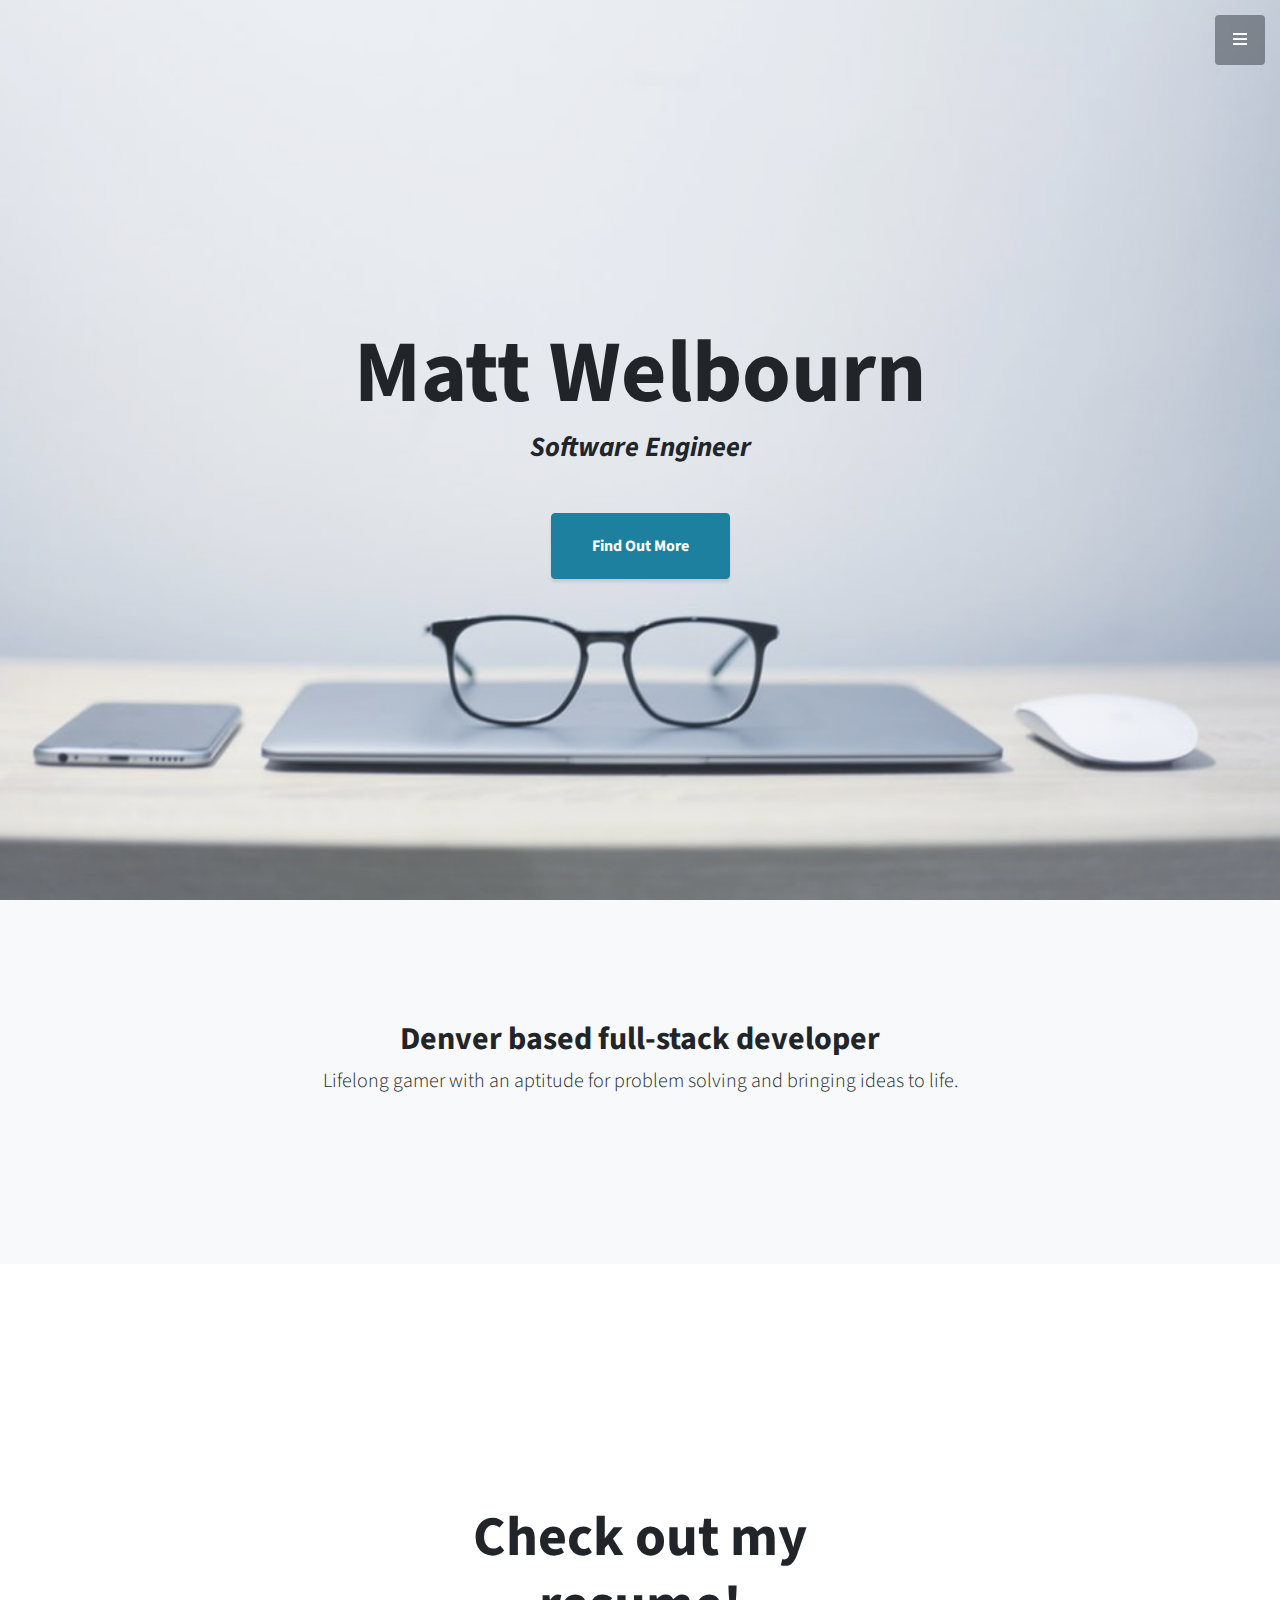
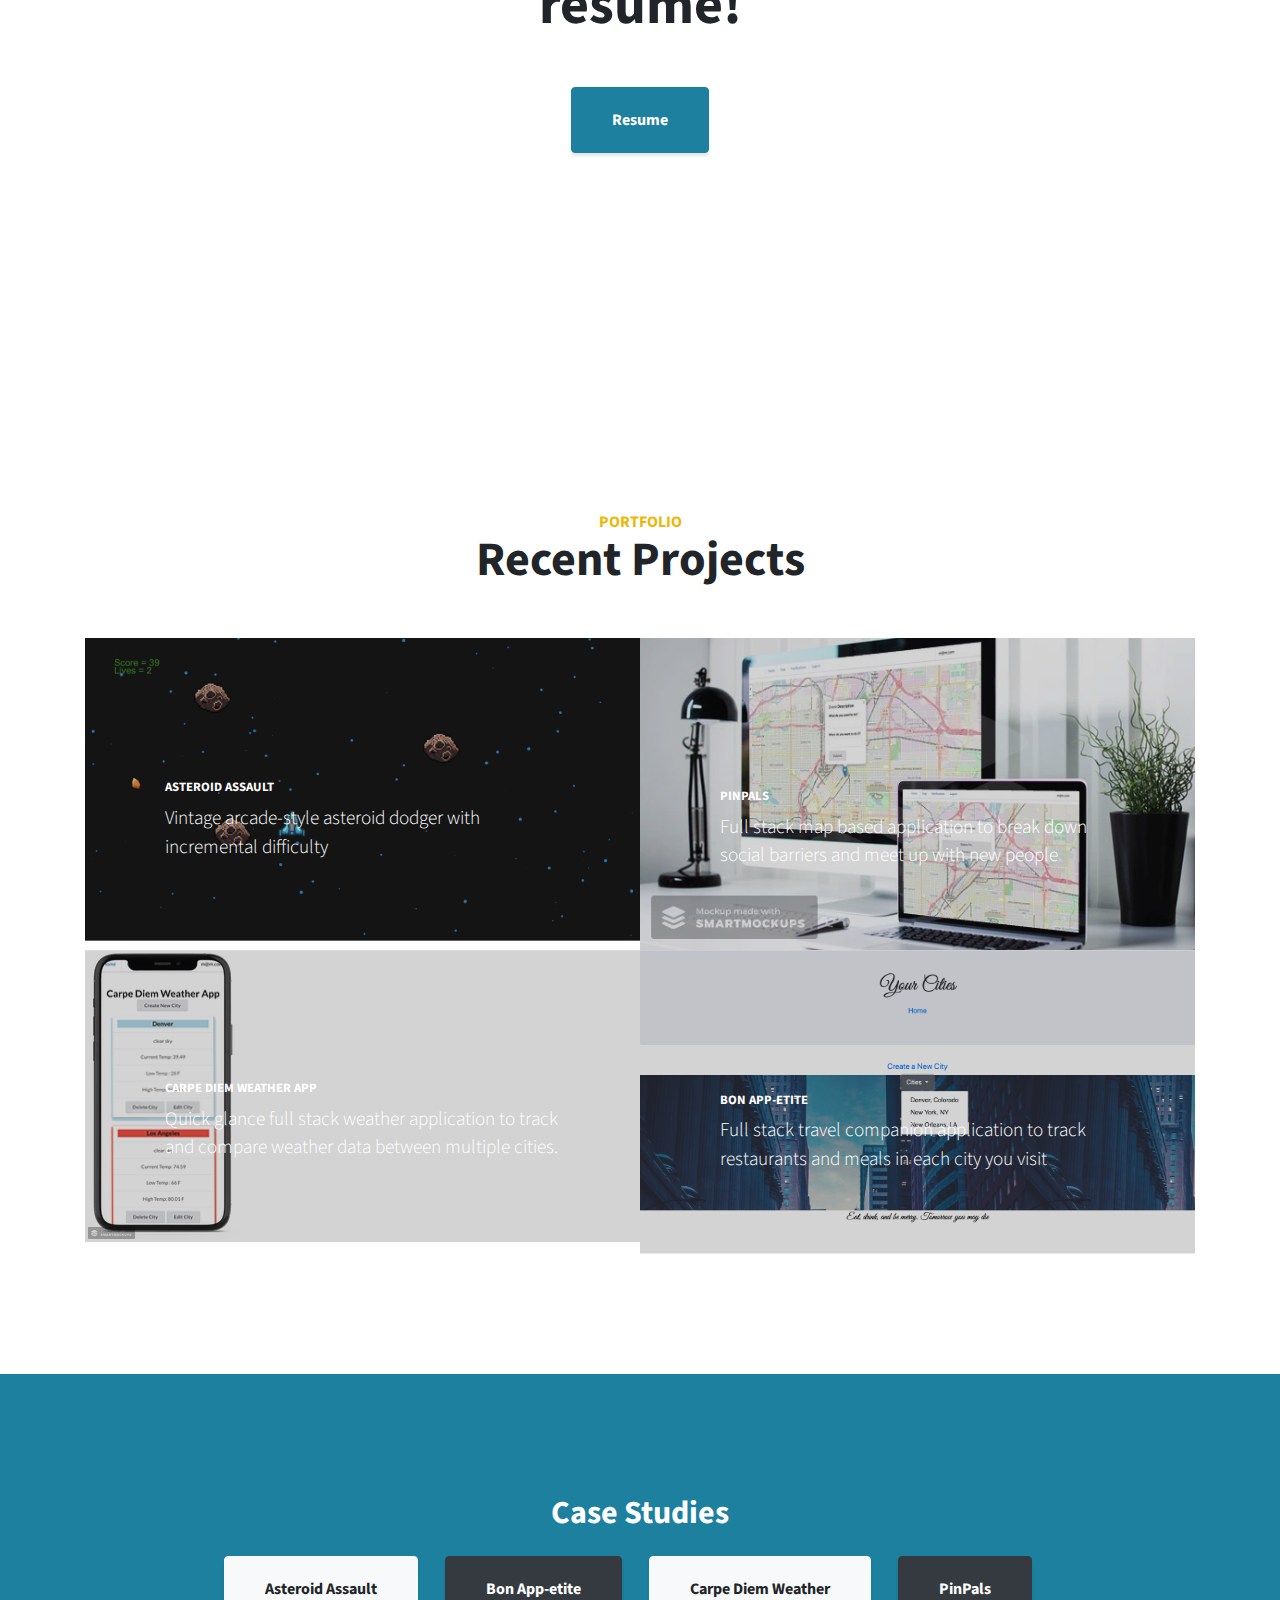
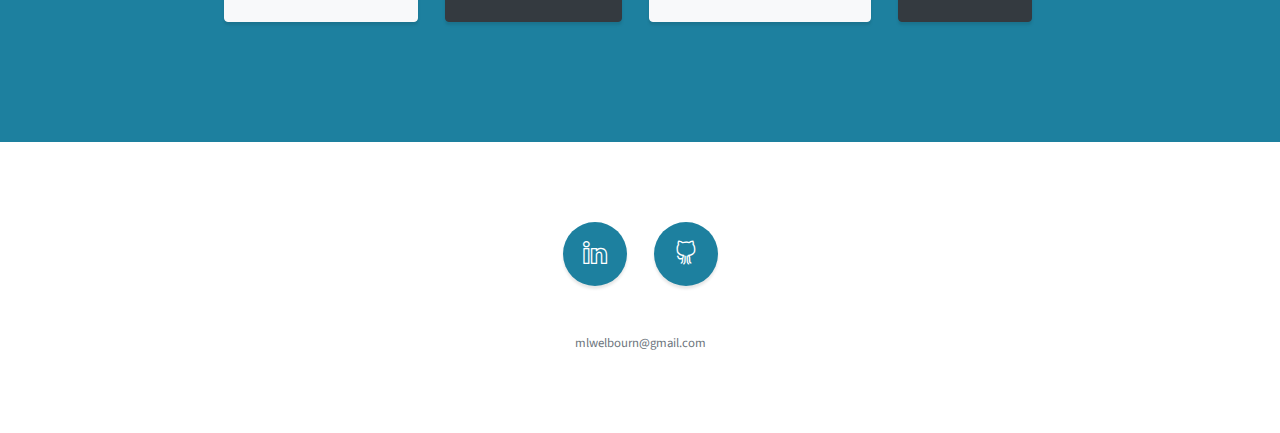
==== index.html @ f965dda5 "DO IT" ====
<!DOCTYPE html>
<html lang="en">

<head>

  <meta charset="utf-8">
  <meta name="viewport" content="width=device-width, initial-scale=1, shrink-to-fit=no">
  <meta name="description" content="">
  <meta name="author" content="">

  <title>Stylish Portfolio - Start Bootstrap Template</title>

  <!-- Bootstrap Core CSS -->
  <link href="vendor/bootstrap/css/bootstrap.min.css" rel="stylesheet">

  <!-- Custom Fonts -->
  <link href="vendor/fontawesome-free/css/all.min.css" rel="stylesheet" type="text/css">
  <link href="https://fonts.googleapis.com/css?family=Source+Sans+Pro:300,400,700,300italic,400italic,700italic" rel="stylesheet" type="text/css">
  <link href="vendor/simple-line-icons/css/simple-line-icons.css" rel="stylesheet">

  <!-- Custom CSS -->
  <link href="css/stylish-portfolio.min.css" rel="stylesheet">

</head>

<body id="page-top">

  <!-- Navigation -->
  <a class="menu-toggle rounded" href="#">
    <i class="fas fa-bars"></i>
  </a>
  <nav id="sidebar-wrapper">
    <ul class="sidebar-nav">
      <li class="sidebar-brand">
        <a class="js-scroll-trigger" href="#page-top">Start Bootstrap</a>
      </li>
      <li class="sidebar-nav-item">
        <a class="js-scroll-trigger" href="#page-top">Home</a>
      </li>
      <li class="sidebar-nav-item">
        <a class="js-scroll-trigger" href="#about">About</a>
      </li>
      <li class="sidebar-nav-item">
        <a class="js-scroll-trigger" href="#portfolio">Portfolio</a>
      </li>
      <li class="sidebar-nav-item">
        <a class="js-scroll-trigger" href="#footer">Contact</a>
      </li>
    </ul>
  </nav>

  <!-- Header -->
  <header class="masthead d-flex">
    <div class="container text-center my-auto">
      <h1 class="mb-1">Matt Welbourn</h1>
      <h3 class="mb-5">
        <em>Software Engineer</em>
      </h3>
      <a class="btn btn-primary btn-xl js-scroll-trigger" href="#about">Find Out More</a>
    </div>
    <div class="overlay"></div>
  </header>

  <!-- About -->
  <section class="content-section bg-light" id="about">
    <div class="container text-center">
      <div class="row">
        <div class="col-lg-10 mx-auto">
          <h2>Denver based full-stack developer</h2>
          <p class="lead mb-5">Lifelong gamer with an aptitude for problem solving and bringing ideas to life. </p>
 
        </div>
      </div>
    </div>
  </section>



  <!-- Callout -->
  <section class="callout">
    <div class="container text-center">
      <h2 class="mx-auto mb-5">Check out my resume!</h2>
      <a class="btn btn-primary btn-xl" href="NEW SE Resume.pdf">Resume</a>
    </div>
  </section>

  <!-- Portfolio -->
  <section class="content-section" id="portfolio">
    <div class="container">
      <div class="content-section-heading text-center">
        <h3 class="text-secondary mb-0">Portfolio</h3>
        <h2 class="mb-5">Recent Projects</h2>
      </div>
      <div class="row no-gutters">
        <div class="col-lg-6">
          <a class="portfolio-item" href="https://pages.git.generalassemb.ly/mlwelbourn/Asteroid-Assault/">
            <span class="caption">
              <span class="caption-content">
                <h2>Asteroid Assault</h2>
                <p class="mb-0">Vintage arcade-style asteroid dodger with incremental difficulty</p>
              </span>
            </span>
            <img class="img-fluid" src="img/AsteroidAssault.png" alt="">
          </a>
        </div>
        <div class="col-lg-6">
          <a class="portfolio-item" href="#">
            <span class="caption">
              <span class="caption-content">
                <h2>PinPals</h2>
                <p class="mb-0">Full stack map based application to break down social barriers and meet up with new people</p>
              </span>
            </span>
            <img class="img-fluid" src="img/Gotit.jpg" alt="">
          </a>
        </div>
        <div class="col-lg-6">
          <a class="portfolio-item" href="https://carpe-diem-weather-react.herokuapp.com/">
            <span class="caption">
              <span class="caption-content">
                <h2>Carpe Diem Weather App</h2>
                <p class="mb-0">Quick glance full stack weather application to track and compare weather data between multiple cities.</p>
              </span>
            </span>
            <img class="img-fluid" src="img/Smallcarpediem.png" alt="">
          </a>
        </div>
        <div class="col-lg-6">
          <a class="portfolio-item" href="https://bon-app-etite.herokuapp.com/">
            <span class="caption">
              <span class="caption-content">
                <h2>Bon App-etite</h2>
                <p class="mb-0">Full stack travel companion application to track restaurants and meals in each city you visit</p>
              </span>
            </span>
            <img class="img-fluid" src="img/BetterBonApp.png" alt="">
          </a>
        </div>
      </div>
    </div>
  </section>

  <!-- Call to Action -->
  <section class="content-section bg-primary text-white">
    <div class="container text-center">
      <h2 class="mb-4">Case Studies</h2>
      <a href="#" class="btn btn-xl btn-light mr-4">Asteroid Assault</a>
      <a href="#" class="btn btn-xl btn-dark mr-4">Bon App-etite</a>
      <a href="#" class="btn btn-xl btn-light mr-4">Carpe Diem Weather</a>
      <a href="#" class="btn btn-xl btn-dark mr-4">PinPals</a>
    </div>
  </section>



  <!-- Footer -->
  <footer class="footer text-center" id="footer">
    <div class="container">
      <ul class="list-inline mb-5">

        <li class="list-inline-item">
          <a class="social-link rounded-circle text-white mr-3" href="https://www.linkedin.com/in/matt-welbourn-58ba6457/">
            <i class="icon-social-linkedin"></i>
          </a>
        </li>
        <li class="list-inline-item">
          <a class="social-link rounded-circle text-white" href="https://github.com/mlwelbourn">
            <i class="icon-social-github"></i>
          </a>
        </li>
      </ul>
      <p class="text-muted small mb-0">mlwelbourn@gmail.com</p>
    </div>
  </footer>

  <!-- Scroll to Top Button-->
  <a class="scroll-to-top rounded js-scroll-trigger" href="#page-top">
    <i class="fas fa-angle-up"></i>
  </a>

  <!-- Bootstrap core JavaScript -->
  <script src="vendor/jquery/jquery.min.js"></script>
  <script src="vendor/bootstrap/js/bootstrap.bundle.min.js"></script>

  <!-- Plugin JavaScript -->
  <script src="vendor/jquery-easing/jquery.easing.min.js"></script>

  <!-- Custom scripts for this template -->
  <script src="js/stylish-portfolio.min.js"></script>

</body>

</html>
---- vendor/simple-line-icons/css/simple-line-icons.css ----
@font-face {
  font-family: 'simple-line-icons';
  src: url('../fonts/Simple-Line-Icons.eot?v=2.4.0');
  src: url('../fonts/Simple-Line-Icons.eot?v=2.4.0#iefix') format('embedded-opentype'), url('../fonts/Simple-Line-Icons.woff2?v=2.4.0') format('woff2'), url('../fonts/Simple-Line-Icons.ttf?v=2.4.0') format('truetype'), url('../fonts/Simple-Line-Icons.woff?v=2.4.0') format('woff'), url('../fonts/Simple-Line-Icons.svg?v=2.4.0#simple-line-icons') format('svg');
  font-weight: normal;
  font-style: normal;
}
/*
 Use the following CSS code if you want to have a class per icon.
 Instead of a list of all class selectors, you can use the generic [class*="icon-"] selector, but it's slower:
*/
.icon-user,
.icon-people,
.icon-user-female,
.icon-user-follow,
.icon-user-following,
.icon-user-unfollow,
.icon-login,
.icon-logout,
.icon-emotsmile,
.icon-phone,
.icon-call-end,
.icon-call-in,
.icon-call-out,
.icon-map,
.icon-location-pin,
.icon-direction,
.icon-directions,
.icon-compass,
.icon-layers,
.icon-menu,
.icon-list,
.icon-options-vertical,
.icon-options,
.icon-arrow-down,
.icon-arrow-left,
.icon-arrow-right,
.icon-arrow-up,
.icon-arrow-up-circle,
.icon-arrow-left-circle,
.icon-arrow-right-circle,
.icon-arrow-down-circle,
.icon-check,
.icon-clock,
.icon-plus,
.icon-minus,
.icon-close,
.icon-event,
.icon-exclamation,
.icon-organization,
.icon-trophy,
.icon-screen-smartphone,
.icon-screen-desktop,
.icon-plane,
.icon-notebook,
.icon-mustache,
.icon-mouse,
.icon-magnet,
.icon-energy,
.icon-disc,
.icon-cursor,
.icon-cursor-move,
.icon-crop,
.icon-chemistry,
.icon-speedometer,
.icon-shield,
.icon-screen-tablet,
.icon-magic-wand,
.icon-hourglass,
.icon-graduation,
.icon-ghost,
.icon-game-controller,
.icon-fire,
.icon-eyeglass,
.icon-envelope-open,
.icon-envelope-letter,
.icon-bell,
.icon-badge,
.icon-anchor,
.icon-wallet,
.icon-vector,
.icon-speech,
.icon-puzzle,
.icon-printer,
.icon-present,
.icon-playlist,
.icon-pin,
.icon-picture,
.icon-handbag,
.icon-globe-alt,
.icon-globe,
.icon-folder-alt,
.icon-folder,
.icon-film,
.icon-feed,
.icon-drop,
.icon-drawer,
.icon-docs,
.icon-doc,
.icon-diamond,
.icon-cup,
.icon-calculator,
.icon-bubbles,
.icon-briefcase,
.icon-book-open,
.icon-basket-loaded,
.icon-basket,
.icon-bag,
.icon-action-undo,
.icon-action-redo,
.icon-wrench,
.icon-umbrella,
.icon-trash,
.icon-tag,
.icon-support,
.icon-frame,
.icon-size-fullscreen,
.icon-size-actual,
.icon-shuffle,
.icon-share-alt,
.icon-share,
.icon-rocket,
.icon-question,
.icon-pie-chart,
.icon-pencil,
.icon-note,
.icon-loop,
.icon-home,
.icon-grid,
.icon-graph,
.icon-microphone,
.icon-music-tone-alt,
.icon-music-tone,
.icon-earphones-alt,
.icon-earphones,
.icon-equalizer,
.icon-like,
.icon-dislike,
.icon-control-start,
.icon-control-rewind,
.icon-control-play,
.icon-control-pause,
.icon-control-forward,
.icon-control-end,
.icon-volume-1,
.icon-volume-2,
.icon-volume-off,
.icon-calendar,
.icon-bulb,
.icon-chart,
.icon-ban,
.icon-bubble,
.icon-camrecorder,
.icon-camera,
.icon-cloud-download,
.icon-cloud-upload,
.icon-envelope,
.icon-eye,
.icon-flag,
.icon-heart,
.icon-info,
.icon-key,
.icon-link,
.icon-lock,
.icon-lock-open,
.icon-magnifier,
.icon-magnifier-add,
.icon-magnifier-remove,
.icon-paper-clip,
.icon-paper-plane,
.icon-power,
.icon-refresh,
.icon-reload,
.icon-settings,
.icon-star,
.icon-symbol-female,
.icon-symbol-male,
.icon-target,
.icon-credit-card,
.icon-paypal,
.icon-social-tumblr,
.icon-social-twitter,
.icon-social-facebook,
.icon-social-instagram,
.icon-social-linkedin,
.icon-social-pinterest,
.icon-social-github,
.icon-social-google,
.icon-social-reddit,
.icon-social-skype,
.icon-social-dribbble,
.icon-social-behance,
.icon-social-foursqare,
.icon-social-soundcloud,
.icon-social-spotify,
.icon-social-stumbleupon,
.icon-social-youtube,
.icon-social-dropbox,
.icon-social-vkontakte,
.icon-social-steam {
  font-family: 'simple-line-icons';
  speak: none;
  font-style: normal;
  font-weight: normal;
  font-variant: normal;
  text-transform: none;
  line-height: 1;
  /* Better Font Rendering =========== */
  -webkit-font-smoothing: antialiased;
  -moz-osx-font-smoothing: grayscale;
}
.icon-user:before {
  content: "\e005";
}
.icon-people:before {
  content: "\e001";
}
.icon-user-female:before {
  content: "\e000";
}
.icon-user-follow:before {
  content: "\e002";
}
.icon-user-following:before {
  content: "\e003";
}
.icon-user-unfollow:before {
  content: "\e004";
}
.icon-login:before {
  content: "\e066";
}
.icon-logout:before {
  content: "\e065";
}
.icon-emotsmile:before {
  content: "\e021";
}
.icon-phone:before {
  content: "\e600";
}
.icon-call-end:before {
  content: "\e048";
}
.icon-call-in:before {
  content: "\e047";
}
.icon-call-out:before {
  content: "\e046";
}
.icon-map:before {
  content: "\e033";
}
.icon-location-pin:before {
  content: "\e096";
}
.icon-direction:before {
  content: "\e042";
}
.icon-directions:before {
  content: "\e041";
}
.icon-compass:before {
  content: "\e045";
}
.icon-layers:before {
  content: "\e034";
}
.icon-menu:before {
  content: "\e601";
}
.icon-list:before {
  content: "\e067";
}
.icon-options-vertical:before {
  content: "\e602";
}
.icon-options:before {
  content: "\e603";
}
.icon-arrow-down:before {
  content: "\e604";
}
.icon-arrow-left:before {
  content: "\e605";
}
.icon-arrow-right:before {
  content: "\e606";
}
.icon-arrow-up:before {
  content: "\e607";
}
.icon-arrow-up-circle:before {
  content: "\e078";
}
.icon-arrow-left-circle:before {
  content: "\e07a";
}
.icon-arrow-right-circle:before {
  content: "\e079";
}
.icon-arrow-down-circle:before {
  content: "\e07b";
}
.icon-check:before {
  content: "\e080";
}
.icon-clock:before {
  content: "\e081";
}
.icon-plus:before {
  content: "\e095";
}
.icon-minus:before {
  content: "\e615";
}
.icon-close:before {
  content: "\e082";
}
.icon-event:before {
  content: "\e619";
}
.icon-exclamation:before {
  content: "\e617";
}
.icon-organization:before {
  content: "\e616";
}
.icon-trophy:before {
  content: "\e006";
}
.icon-screen-smartphone:before {
  content: "\e010";
}
.icon-screen-desktop:before {
  content: "\e011";
}
.icon-plane:before {
  content: "\e012";
}
.icon-notebook:before {
  content: "\e013";
}
.icon-mustache:before {
  content: "\e014";
}
.icon-mouse:before {
  content: "\e015";
}
.icon-magnet:before {
  content: "\e016";
}
.icon-energy:before {
  content: "\e020";
}
.icon-disc:before {
  content: "\e022";
}
.icon-cursor:before {
  content: "\e06e";
}
.icon-cursor-move:before {
  content: "\e023";
}
.icon-crop:before {
  content: "\e024";
}
.icon-chemistry:before {
  content: "\e026";
}
.icon-speedometer:before {
  content: "\e007";
}
.icon-shield:before {
  content: "\e00e";
}
.icon-screen-tablet:before {
  content: "\e00f";
}
.icon-magic-wand:before {
  content: "\e017";
}
.icon-hourglass:before {
  content: "\e018";
}
.icon-graduation:before {
  content: "\e019";
}
.icon-ghost:before {
  content: "\e01a";
}
.icon-game-controller:before {
  content: "\e01b";
}
.icon-fire:before {
  content: "\e01c";
}
.icon-eyeglass:before {
  content: "\e01d";
}
.icon-envelope-open:before {
  content: "\e01e";
}
.icon-envelope-letter:before {
  content: "\e01f";
}
.icon-bell:before {
  content: "\e027";
}
.icon-badge:before {
  content: "\e028";
}
.icon-anchor:before {
  content: "\e029";
}
.icon-wallet:before {
  content: "\e02a";
}
.icon-vector:before {
  content: "\e02b";
}
.icon-speech:before {
  content: "\e02c";
}
.icon-puzzle:before {
  content: "\e02d";
}
.icon-printer:before {
  content: "\e02e";
}
.icon-present:before {
  content: "\e02f";
}
.icon-playlist:before {
  content: "\e030";
}
.icon-pin:before {
  content: "\e031";
}
.icon-picture:before {
  content: "\e032";
}
.icon-handbag:before {
  content: "\e035";
}
.icon-globe-alt:before {
  content: "\e036";
}
.icon-globe:before {
  content: "\e037";
}
.icon-folder-alt:before {
  content: "\e039";
}
.icon-folder:before {
  content: "\e089";
}
.icon-film:before {
  content: "\e03a";
}
.icon-feed:before {
  content: "\e03b";
}
.icon-drop:before {
  content: "\e03e";
}
.icon-drawer:before {
  content: "\e03f";
}
.icon-docs:before {
  content: "\e040";
}
.icon-doc:before {
  content: "\e085";
}
.icon-diamond:before {
  content: "\e043";
}
.icon-cup:before {
  content: "\e044";
}
.icon-calculator:before {
  content: "\e049";
}
.icon-bubbles:before {
  content: "\e04a";
}
.icon-briefcase:before {
  content: "\e04b";
}
.icon-book-open:before {
  content: "\e04c";
}
.icon-basket-loaded:before {
  content: "\e04d";
}
.icon-basket:before {
  content: "\e04e";
}
.icon-bag:before {
  content: "\e04f";
}
.icon-action-undo:before {
  content: "\e050";
}
.icon-action-redo:before {
  content: "\e051";
}
.icon-wrench:before {
  content: "\e052";
}
.icon-umbrella:before {
  content: "\e053";
}
.icon-trash:before {
  content: "\e054";
}
.icon-tag:before {
  content: "\e055";
}
.icon-support:before {
  content: "\e056";
}
.icon-frame:before {
  content: "\e038";
}
.icon-size-fullscreen:before {
  content: "\e057";
}
.icon-size-actual:before {
  content: "\e058";
}
.icon-shuffle:before {
  content: "\e059";
}
.icon-share-alt:before {
  content: "\e05a";
}
.icon-share:before {
  content: "\e05b";
}
.icon-rocket:before {
  content: "\e05c";
}
.icon-question:before {
  content: "\e05d";
}
.icon-pie-chart:before {
  content: "\e05e";
}
.icon-pencil:before {
  content: "\e05f";
}
.icon-note:before {
  content: "\e060";
}
.icon-loop:before {
  content: "\e064";
}
.icon-home:before {
  content: "\e069";
}
.icon-grid:before {
  content: "\e06a";
}
.icon-graph:before {
  content: "\e06b";
}
.icon-microphone:before {
  content: "\e063";
}
.icon-music-tone-alt:before {
  content: "\e061";
}
.icon-music-tone:before {
  content: "\e062";
}
.icon-earphones-alt:before {
  content: "\e03c";
}
.icon-earphones:before {
  content: "\e03d";
}
.icon-equalizer:before {
  content: "\e06c";
}
.icon-like:before {
  content: "\e068";
}
.icon-dislike:before {
  content: "\e06d";
}
.icon-control-start:before {
  content: "\e06f";
}
.icon-control-rewind:before {
  content: "\e070";
}
.icon-control-play:before {
  content: "\e071";
}
.icon-control-pause:before {
  content: "\e072";
}
.icon-control-forward:before {
  content: "\e073";
}
.icon-control-end:before {
  content: "\e074";
}
.icon-volume-1:before {
  content: "\e09f";
}
.icon-volume-2:before {
  content: "\e0a0";
}
.icon-volume-off:before {
  content: "\e0a1";
}
.icon-calendar:before {
  content: "\e075";
}
.icon-bulb:before {
  content: "\e076";
}
.icon-chart:before {
  content: "\e077";
}
.icon-ban:before {
  content: "\e07c";
}
.icon-bubble:before {
  content: "\e07d";
}
.icon-camrecorder:before {
  content: "\e07e";
}
.icon-camera:before {
  content: "\e07f";
}
.icon-cloud-download:before {
  content: "\e083";
}
.icon-cloud-upload:before {
  content: "\e084";
}
.icon-envelope:before {
  content: "\e086";
}
.icon-eye:before {
  content: "\e087";
}
.icon-flag:before {
  content: "\e088";
}
.icon-heart:before {
  content: "\e08a";
}
.icon-info:before {
  content: "\e08b";
}
.icon-key:before {
  content: "\e08c";
}
.icon-link:before {
  content: "\e08d";
}
.icon-lock:before {
  content: "\e08e";
}
.icon-lock-open:before {
  content: "\e08f";
}
.icon-magnifier:before {
  content: "\e090";
}
.icon-magnifier-add:before {
  content: "\e091";
}
.icon-magnifier-remove:before {
  content: "\e092";
}
.icon-paper-clip:before {
  content: "\e093";
}
.icon-paper-plane:before {
  content: "\e094";
}
.icon-power:before {
  content: "\e097";
}
.icon-refresh:before {
  content: "\e098";
}
.icon-reload:before {
  content: "\e099";
}
.icon-settings:before {
  content: "\e09a";
}
.icon-star:before {
  content: "\e09b";
}
.icon-symbol-female:before {
  content: "\e09c";
}
.icon-symbol-male:before {
  content: "\e09d";
}
.icon-target:before {
  content: "\e09e";
}
.icon-credit-card:before {
  content: "\e025";
}
.icon-paypal:before {
  content: "\e608";
}
.icon-social-tumblr:before {
  content: "\e00a";
}
.icon-social-twitter:before {
  content: "\e009";
}
.icon-social-facebook:before {
  content: "\e00b";
}
.icon-social-instagram:before {
  content: "\e609";
}
.icon-social-linkedin:before {
  content: "\e60a";
}
.icon-social-pinterest:before {
  content: "\e60b";
}
.icon-social-github:before {
  content: "\e60c";
}
.icon-social-google:before {
  content: "\e60d";
}
.icon-social-reddit:before {
  content: "\e60e";
}
.icon-social-skype:before {
  content: "\e60f";
}
.icon-social-dribbble:before {
  content: "\e00d";
}
.icon-social-behance:before {
  content: "\e610";
}
.icon-social-foursqare:before {
  content: "\e611";
}
.icon-social-soundcloud:before {
  content: "\e612";
}
.icon-social-spotify:before {
  content: "\e613";
}
.icon-social-stumbleupon:before {
  content: "\e614";
}
.icon-social-youtube:before {
  content: "\e008";
}
.icon-social-dropbox:before {
  content: "\e00c";
}
.icon-social-vkontakte:before {
  content: "\e618";
}
.icon-social-steam:before {
  content: "\e620";
}
---- css/stylish-portfolio.min.css ----
/*!
 * Start Bootstrap - Stylish Portfolio v5.0.7 (https://startbootstrap.com/template-overviews/stylish-portfolio)
 * Copyright 2013-2019 Start Bootstrap
 * Licensed under MIT (https://github.com/BlackrockDigital/startbootstrap-stylish-portfolio/blob/master/LICENSE)
 */body,html{width:100%;height:100%}body{font-family:'Source Sans Pro'}.btn-xl{padding:1.25rem 2.5rem}.content-section{padding-top:7.5rem;padding-bottom:7.5rem}.content-section-heading h2{font-size:3rem}.content-section-heading h3{font-size:1rem;text-transform:uppercase}h1,h2,h3,h4,h5,h6{font-weight:700}.text-faded{color:rgba(255,255,255,.7)}.map{height:30rem}@media (max-width:992px){.map{height:75%}}.map iframe{pointer-events:none}.scroll-to-top{position:fixed;right:15px;bottom:15px;display:none;width:50px;height:50px;text-align:center;color:#fff;background:rgba(52,58,64,.5);line-height:45px}.scroll-to-top:focus,.scroll-to-top:hover{color:#fff}.scroll-to-top:hover{background:#343a40}.scroll-to-top i{font-weight:800}.masthead{min-height:30rem;position:relative;display:table;width:100%;height:auto;padding-top:8rem;padding-bottom:8rem;background:linear-gradient(90deg,rgba(255,255,255,.1) 0,rgba(255,255,255,.1) 100%),url(../img/bg-masthead.jpeg);background-position:center center;background-repeat:no-repeat;background-size:cover}.masthead h1{font-size:4rem;margin:0;padding:0}@media (min-width:992px){.masthead{height:100vh}.masthead h1{font-size:5.5rem}}#sidebar-wrapper{position:fixed;z-index:2;right:0;width:250px;height:100%;transition:all .4s ease 0s;transform:translateX(250px);background:#1d809f;border-left:1px solid rgba(255,255,255,.1)}.sidebar-nav{position:absolute;top:0;width:250px;margin:0;padding:0;list-style:none}.sidebar-nav li.sidebar-nav-item a{display:block;text-decoration:none;color:#fff;padding:15px}.sidebar-nav li a:hover{text-decoration:none;color:#fff;background:rgba(255,255,255,.2)}.sidebar-nav li a:active,.sidebar-nav li a:focus{text-decoration:none}.sidebar-nav>.sidebar-brand{font-size:1.2rem;background:rgba(52,58,64,.1);height:80px;line-height:50px;padding-top:15px;padding-bottom:15px;padding-left:15px}.sidebar-nav>.sidebar-brand a{color:#fff}.sidebar-nav>.sidebar-brand a:hover{color:#fff;background:0 0}#sidebar-wrapper.active{right:250px;width:250px;transition:all .4s ease 0s}.menu-toggle{position:fixed;right:15px;top:15px;width:50px;height:50px;text-align:center;color:#fff;background:rgba(52,58,64,.5);line-height:50px;z-index:999}.menu-toggle:focus,.menu-toggle:hover{color:#fff}.menu-toggle:hover{background:#343a40}.service-icon{background-color:#fff;color:#1d809f;height:7rem;width:7rem;display:block;line-height:7.5rem;font-size:2.25rem;box-shadow:0 3px 3px 0 rgba(0,0,0,.1)}.callout{padding:15rem 0;background:linear-gradient(90deg,rgba(255,255,255,.1) 0,rgba(255,255,255,.1) 100%),url(../img/bg-callout.jpg);background-position:center center;background-repeat:no-repeat;background-size:cover}.callout h2{font-size:3.5rem;font-weight:700;display:block;max-width:30rem}.portfolio-item{display:block;position:relative;overflow:hidden;max-width:530px;margin:auto auto 1rem}.portfolio-item .caption{display:flex;height:100%;width:100%;background-color:rgba(33,37,41,.2);position:absolute;top:0;bottom:0;z-index:1}.portfolio-item .caption .caption-content{color:#fff;margin:auto 2rem 2rem}.portfolio-item .caption .caption-content h2{font-size:.8rem;text-transform:uppercase}.portfolio-item .caption .caption-content p{font-weight:300;font-size:1.2rem}@media (min-width:992px){.portfolio-item{max-width:none;margin:0}.portfolio-item .caption{-webkit-transition:-webkit-clip-path .25s ease-out,background-color .7s;-webkit-clip-path:inset(0);clip-path:inset(0)}.portfolio-item .caption .caption-content{transition:opacity .25s;margin-left:5rem;margin-right:5rem;margin-bottom:5rem}.portfolio-item img{-webkit-transition:-webkit-clip-path .25s ease-out;-webkit-clip-path:inset(-1px);clip-path:inset(-1px)}.portfolio-item:hover img{-webkit-clip-path:inset(2rem);clip-path:inset(2rem)}.portfolio-item:hover .caption{background-color:rgba(29,128,159,.9);-webkit-clip-path:inset(2rem);clip-path:inset(2rem)}}footer.footer{padding-top:5rem;padding-bottom:5rem}footer.footer .social-link{display:block;height:4rem;width:4rem;line-height:4.3rem;font-size:1.5rem;background-color:#1d809f;transition:background-color .15s ease-in-out;box-shadow:0 3px 3px 0 rgba(0,0,0,.1)}footer.footer .social-link:hover{background-color:#155d74;text-decoration:none}a{color:#1d809f}a:active,a:focus,a:hover{color:#155d74}.btn-primary{background-color:#1d809f!important;border-color:#1d809f!important;color:#fff!important}.btn-primary:active,.btn-primary:focus,.btn-primary:hover{background-color:#155d74!important;border-color:#155d74!important}.btn-secondary{background-color:#ecb807!important;border-color:#ecb807!important;color:#fff!important}.btn-secondary:active,.btn-secondary:focus,.btn-secondary:hover{background-color:#ba9106!important;border-color:#ba9106!important}.btn-dark{color:#fff!important}.btn{box-shadow:0 3px 3px 0 rgba(0,0,0,.1);font-weight:700}.bg-primary{background-color:#1d809f!important}.text-primary{color:#1d809f!important}.text-secondary{color:#ecb807!important}
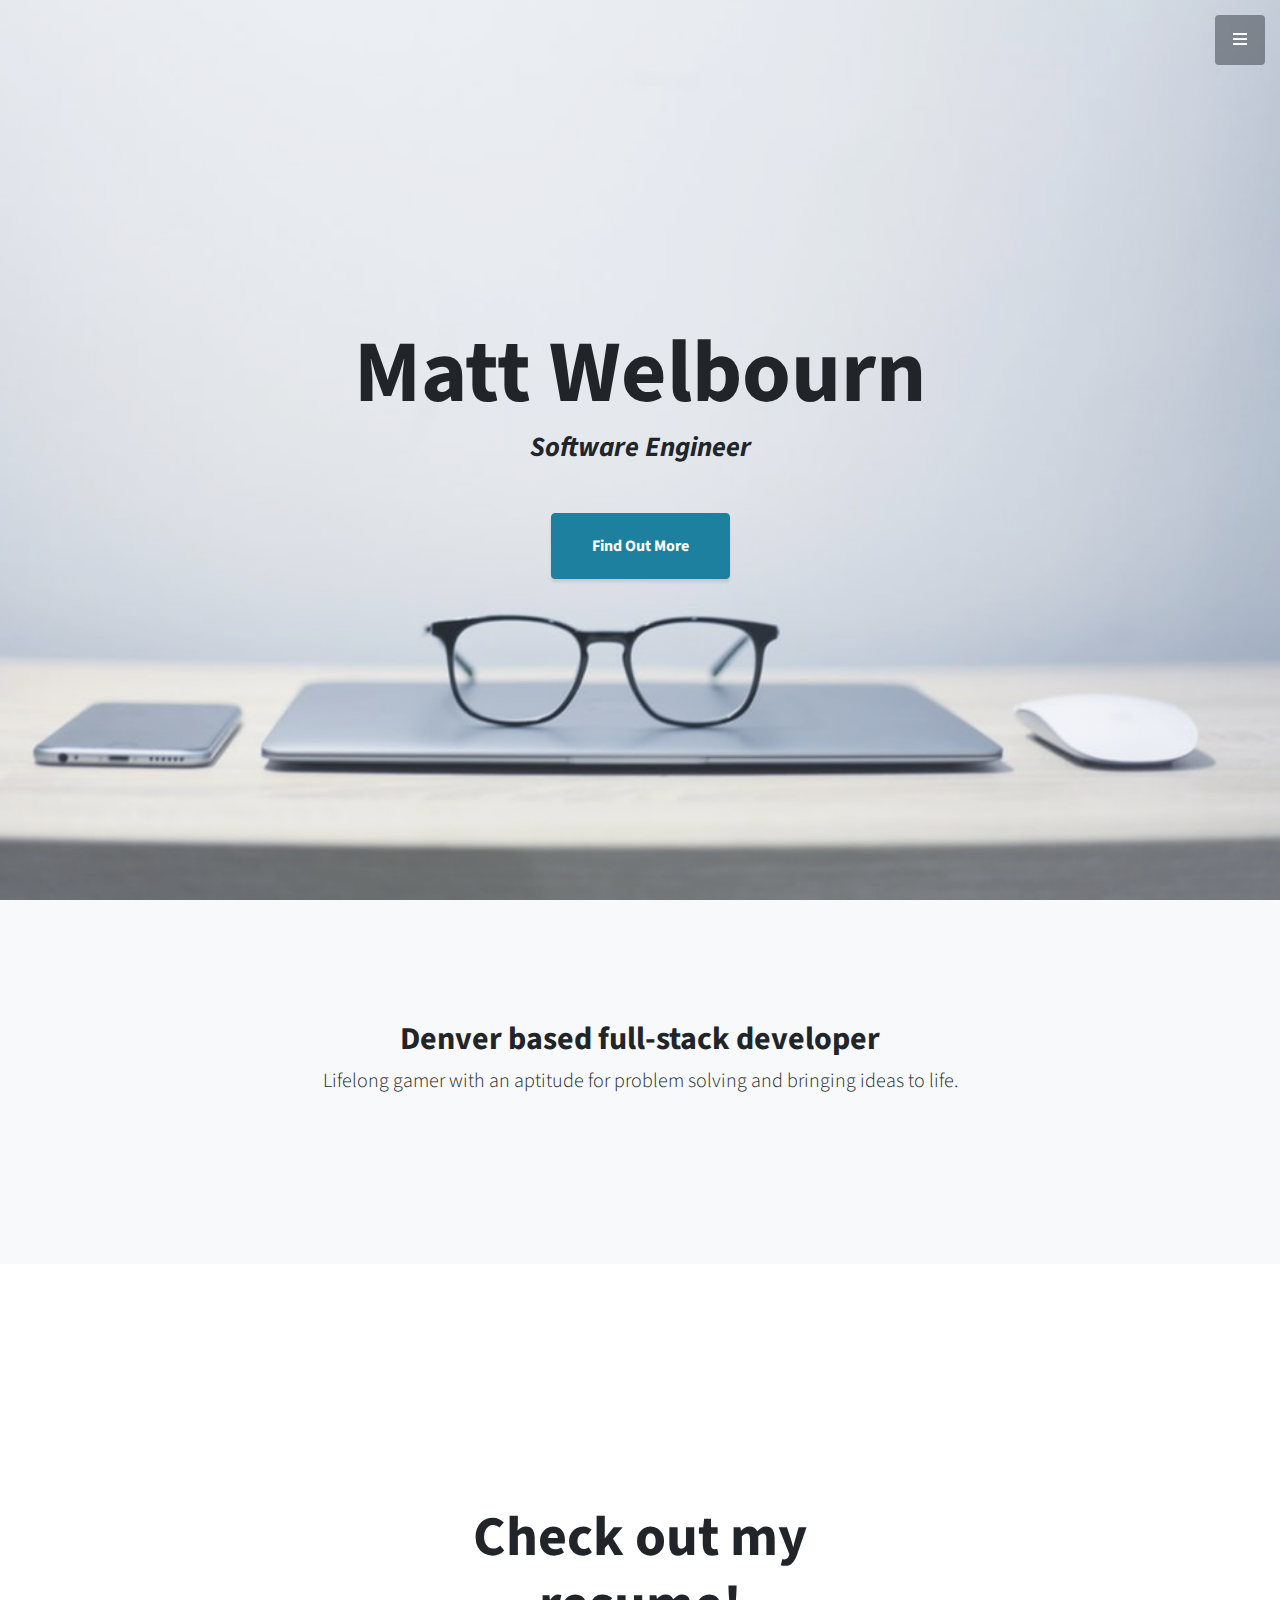
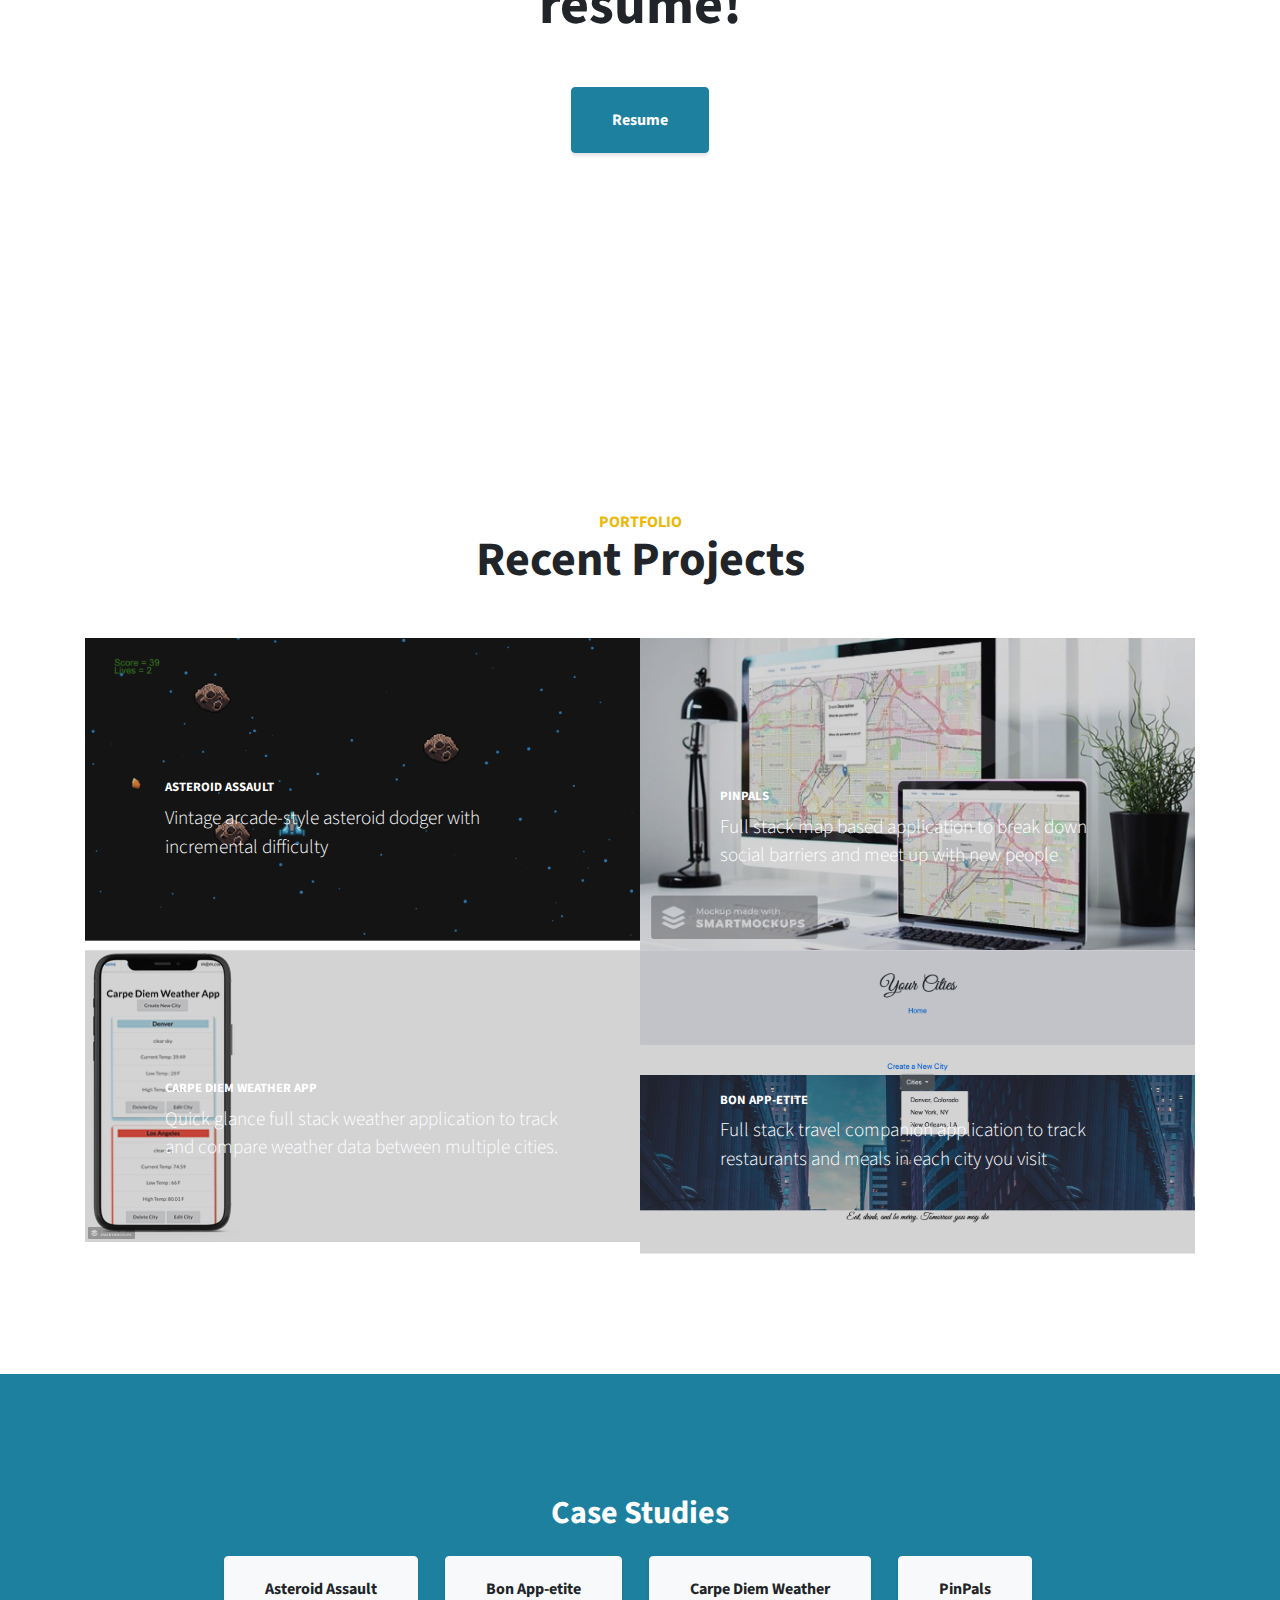
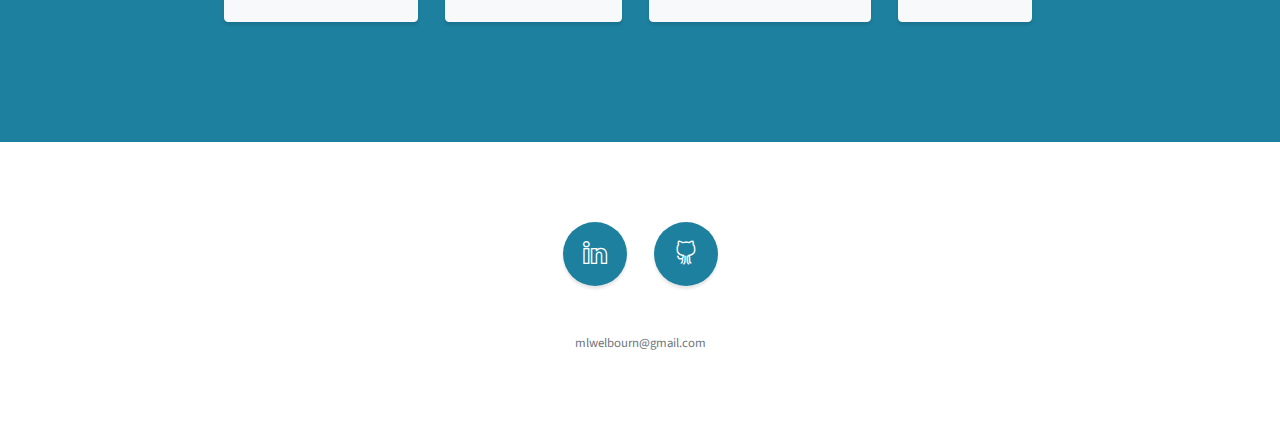
==== commit a217eb68: "slight changes" ====
--- a/index.html
+++ b/index.html
@@ -8,7 +8,7 @@
   <meta name="description" content="">
   <meta name="author" content="">
 
-  <title>Stylish Portfolio - Start Bootstrap Template</title>
+  <title>Matt Welbourn's portfolio</title>
 
   <!-- Bootstrap Core CSS -->
   <link href="vendor/bootstrap/css/bootstrap.min.css" rel="stylesheet">
@@ -145,9 +145,9 @@
     <div class="container text-center">
       <h2 class="mb-4">Case Studies</h2>
       <a href="#" class="btn btn-xl btn-light mr-4">Asteroid Assault</a>
-      <a href="#" class="btn btn-xl btn-dark mr-4">Bon App-etite</a>
+      <a href="#" class="btn btn-xl btn-light mr-4">Bon App-etite</a>
       <a href="#" class="btn btn-xl btn-light mr-4">Carpe Diem Weather</a>
-      <a href="#" class="btn btn-xl btn-dark mr-4">PinPals</a>
+      <a href="#" class="btn btn-xl btn-light mr-4">PinPals</a>
     </div>
   </section>
 
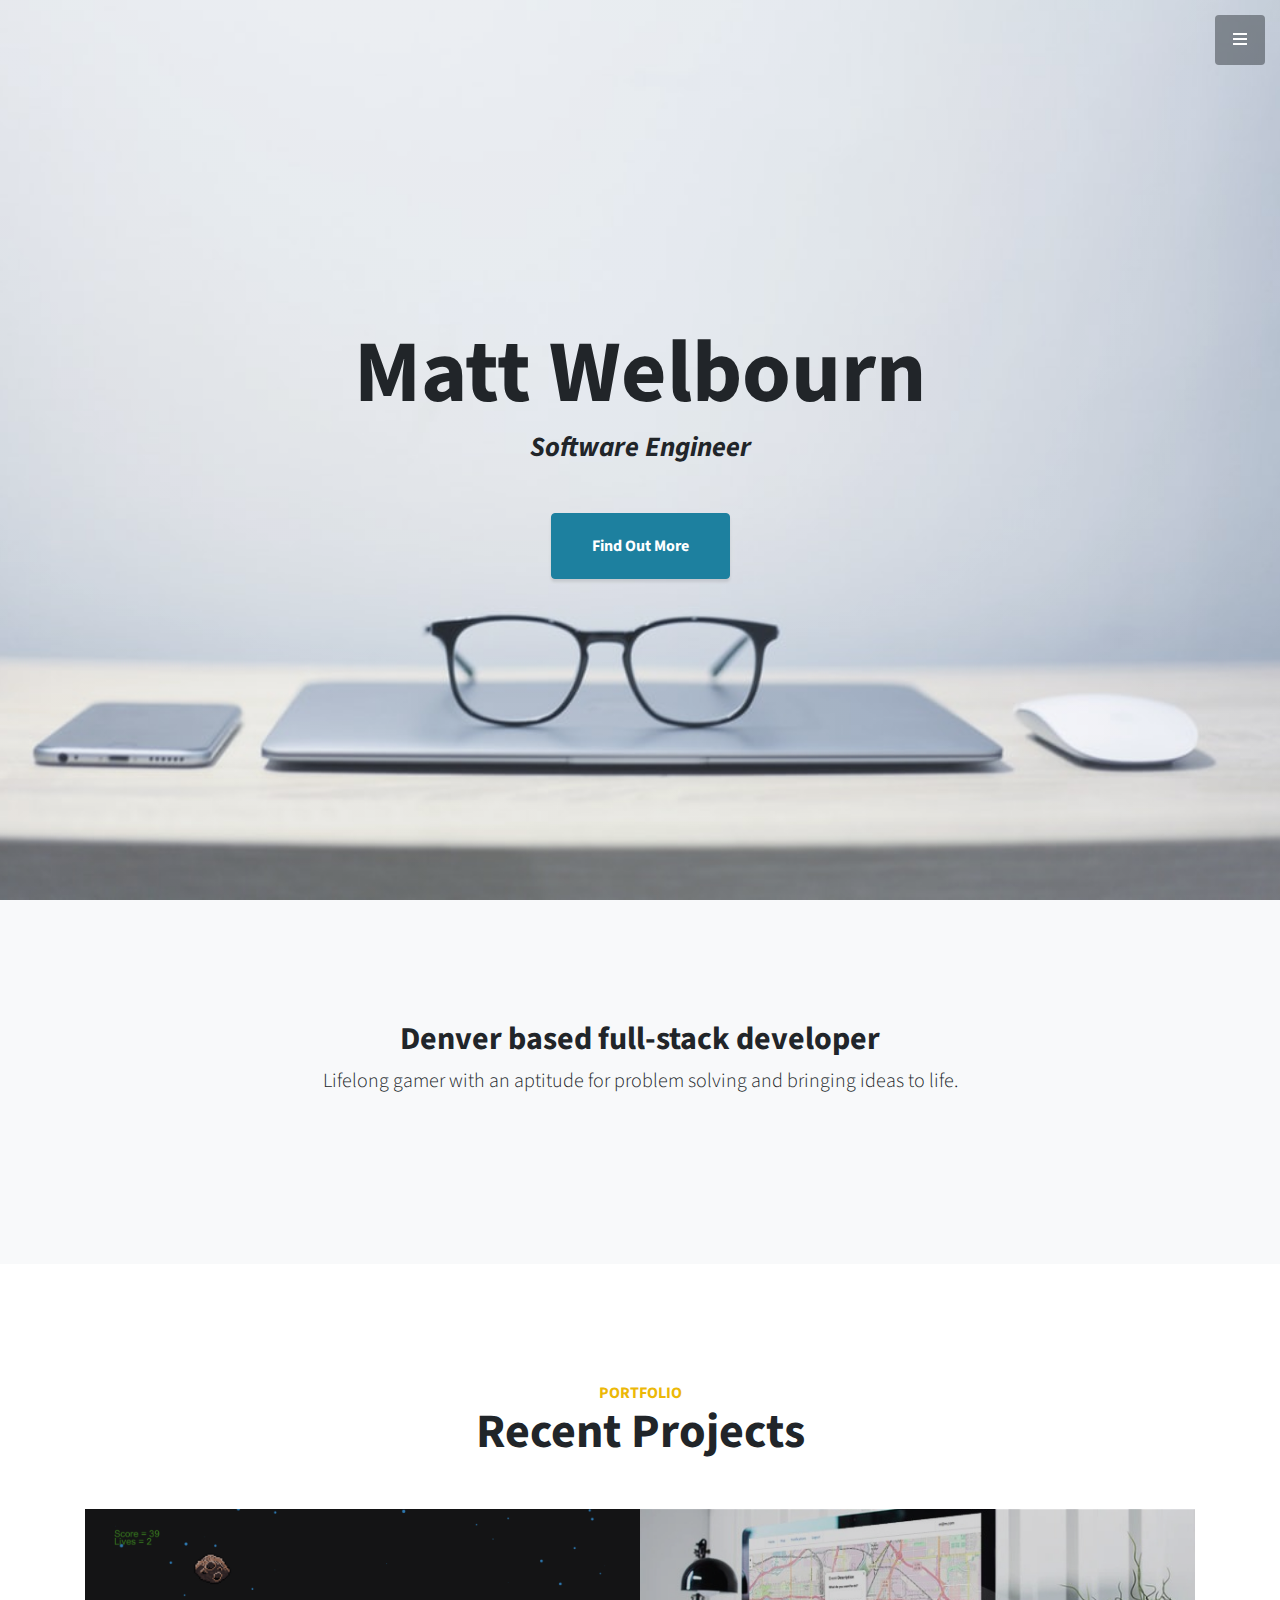
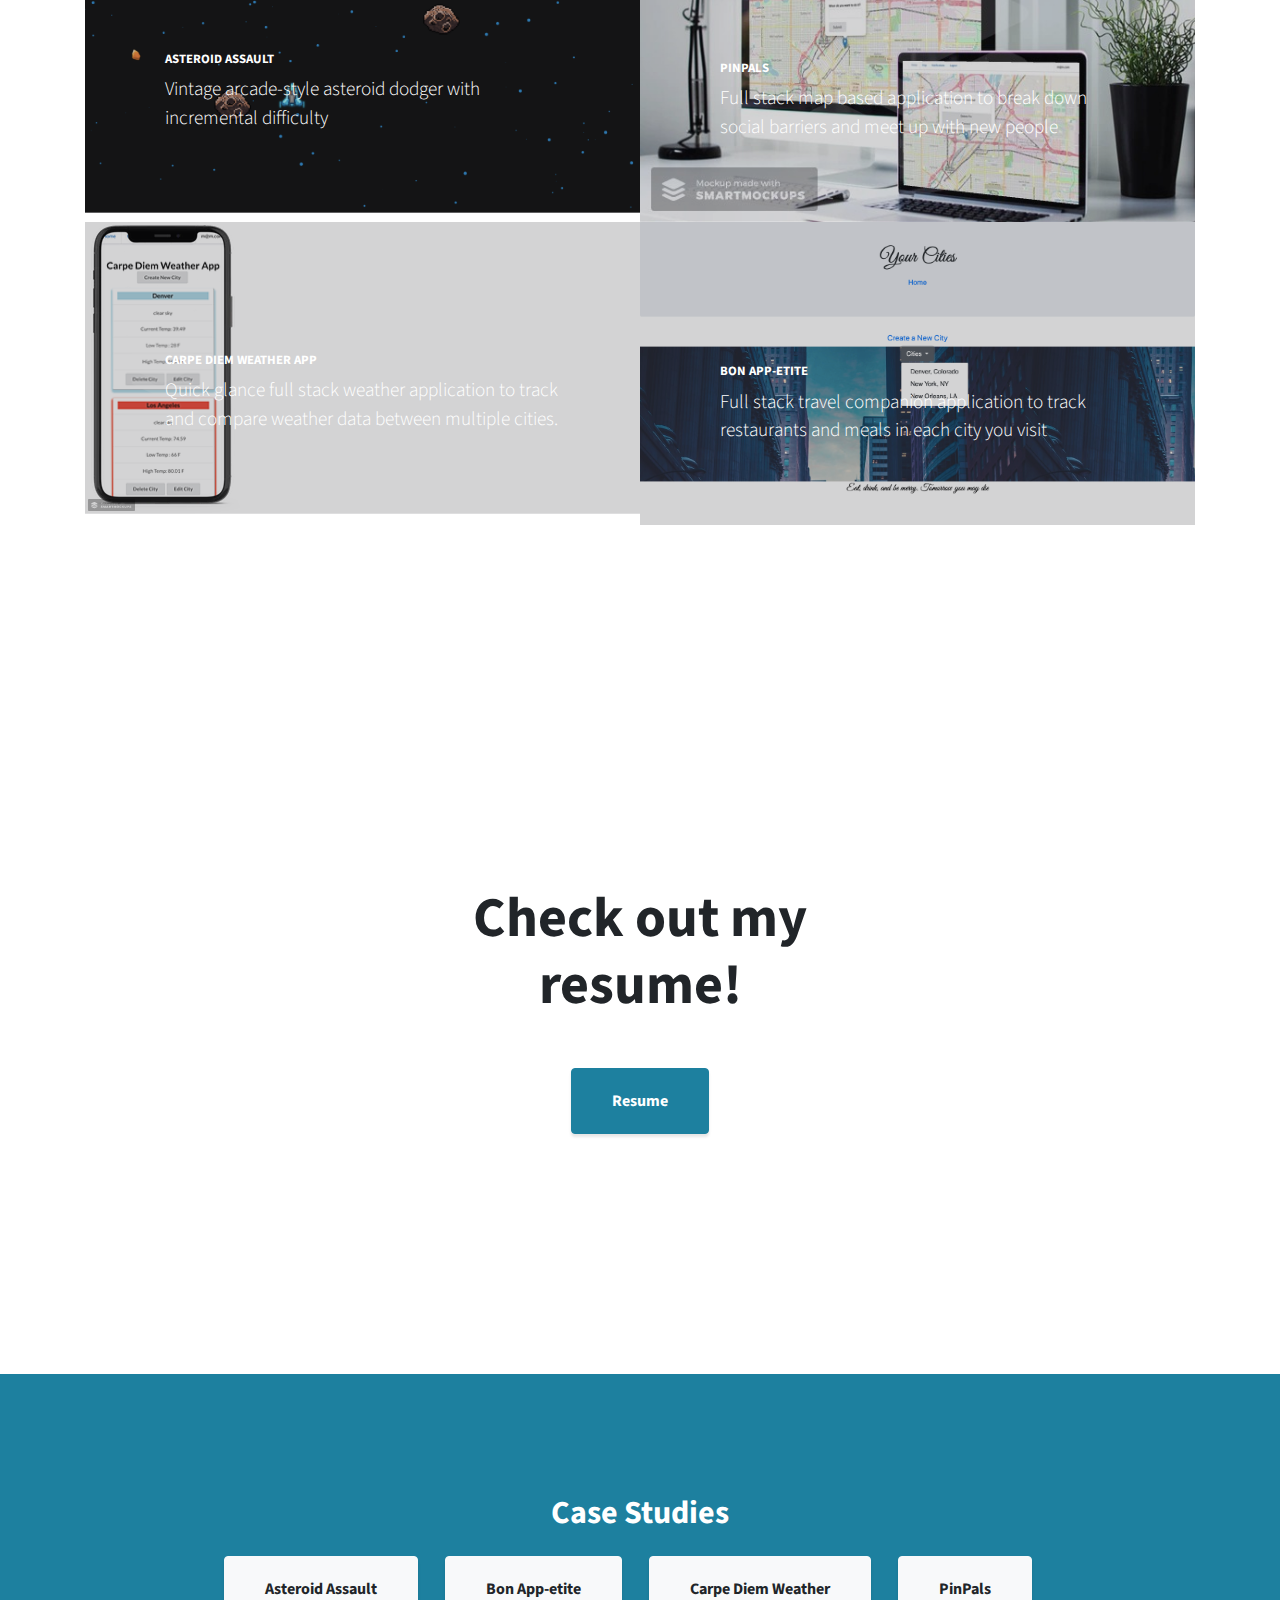
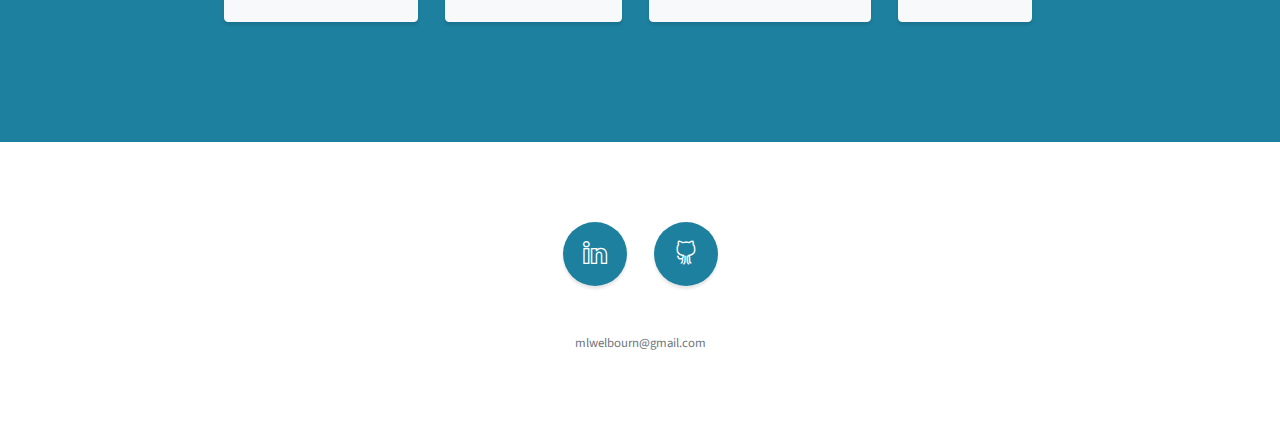
==== commit 7dc6e688: "changed format" ====
--- a/index.html
+++ b/index.html
@@ -74,6 +74,62 @@
     </div>
   </section>
 
+    <!-- Portfolio -->
+    <section class="content-section" id="portfolio">
+      <div class="container">
+        <div class="content-section-heading text-center">
+          <h3 class="text-secondary mb-0">Portfolio</h3>
+          <h2 class="mb-5">Recent Projects</h2>
+        </div>
+        <div class="row no-gutters">
+          <div class="col-lg-6">
+            <a class="portfolio-item" href="https://pages.git.generalassemb.ly/mlwelbourn/Asteroid-Assault/">
+              <span class="caption">
+                <span class="caption-content">
+                  <h2>Asteroid Assault</h2>
+                  <p class="mb-0">Vintage arcade-style asteroid dodger with incremental difficulty</p>
+                </span>
+              </span>
+              <img class="img-fluid" src="img/AsteroidAssault.png" alt="">
+            </a>
+          </div>
+          <div class="col-lg-6">
+            <a class="portfolio-item" href="#">
+              <span class="caption">
+                <span class="caption-content">
+                  <h2>PinPals</h2>
+                  <p class="mb-0">Full stack map based application to break down social barriers and meet up with new people</p>
+                </span>
+              </span>
+              <img class="img-fluid" src="img/Gotit.jpg" alt="">
+            </a>
+          </div>
+          <div class="col-lg-6">
+            <a class="portfolio-item" href="https://carpe-diem-weather-react.herokuapp.com/">
+              <span class="caption">
+                <span class="caption-content">
+                  <h2>Carpe Diem Weather App</h2>
+                  <p class="mb-0">Quick glance full stack weather application to track and compare weather data between multiple cities.</p>
+                </span>
+              </span>
+              <img class="img-fluid" src="img/Smallcarpediem.png" alt="">
+            </a>
+          </div>
+          <div class="col-lg-6">
+            <a class="portfolio-item" href="https://bon-app-etite.herokuapp.com/">
+              <span class="caption">
+                <span class="caption-content">
+                  <h2>Bon App-etite</h2>
+                  <p class="mb-0">Full stack travel companion application to track restaurants and meals in each city you visit</p>
+                </span>
+              </span>
+              <img class="img-fluid" src="img/BetterBonApp.png" alt="">
+            </a>
+          </div>
+        </div>
+      </div>
+    </section>
+
 
 
   <!-- Callout -->
@@ -84,61 +140,7 @@
     </div>
   </section>
 
-  <!-- Portfolio -->
-  <section class="content-section" id="portfolio">
-    <div class="container">
-      <div class="content-section-heading text-center">
-        <h3 class="text-secondary mb-0">Portfolio</h3>
-        <h2 class="mb-5">Recent Projects</h2>
-      </div>
-      <div class="row no-gutters">
-        <div class="col-lg-6">
-          <a class="portfolio-item" href="https://pages.git.generalassemb.ly/mlwelbourn/Asteroid-Assault/">
-            <span class="caption">
-              <span class="caption-content">
-                <h2>Asteroid Assault</h2>
-                <p class="mb-0">Vintage arcade-style asteroid dodger with incremental difficulty</p>
-              </span>
-            </span>
-            <img class="img-fluid" src="img/AsteroidAssault.png" alt="">
-          </a>
-        </div>
-        <div class="col-lg-6">
-          <a class="portfolio-item" href="#">
-            <span class="caption">
-              <span class="caption-content">
-                <h2>PinPals</h2>
-                <p class="mb-0">Full stack map based application to break down social barriers and meet up with new people</p>
-              </span>
-            </span>
-            <img class="img-fluid" src="img/Gotit.jpg" alt="">
-          </a>
-        </div>
-        <div class="col-lg-6">
-          <a class="portfolio-item" href="https://carpe-diem-weather-react.herokuapp.com/">
-            <span class="caption">
-              <span class="caption-content">
-                <h2>Carpe Diem Weather App</h2>
-                <p class="mb-0">Quick glance full stack weather application to track and compare weather data between multiple cities.</p>
-              </span>
-            </span>
-            <img class="img-fluid" src="img/Smallcarpediem.png" alt="">
-          </a>
-        </div>
-        <div class="col-lg-6">
-          <a class="portfolio-item" href="https://bon-app-etite.herokuapp.com/">
-            <span class="caption">
-              <span class="caption-content">
-                <h2>Bon App-etite</h2>
-                <p class="mb-0">Full stack travel companion application to track restaurants and meals in each city you visit</p>
-              </span>
-            </span>
-            <img class="img-fluid" src="img/BetterBonApp.png" alt="">
-          </a>
-        </div>
-      </div>
-    </div>
-  </section>
+
 
   <!-- Call to Action -->
   <section class="content-section bg-primary text-white">
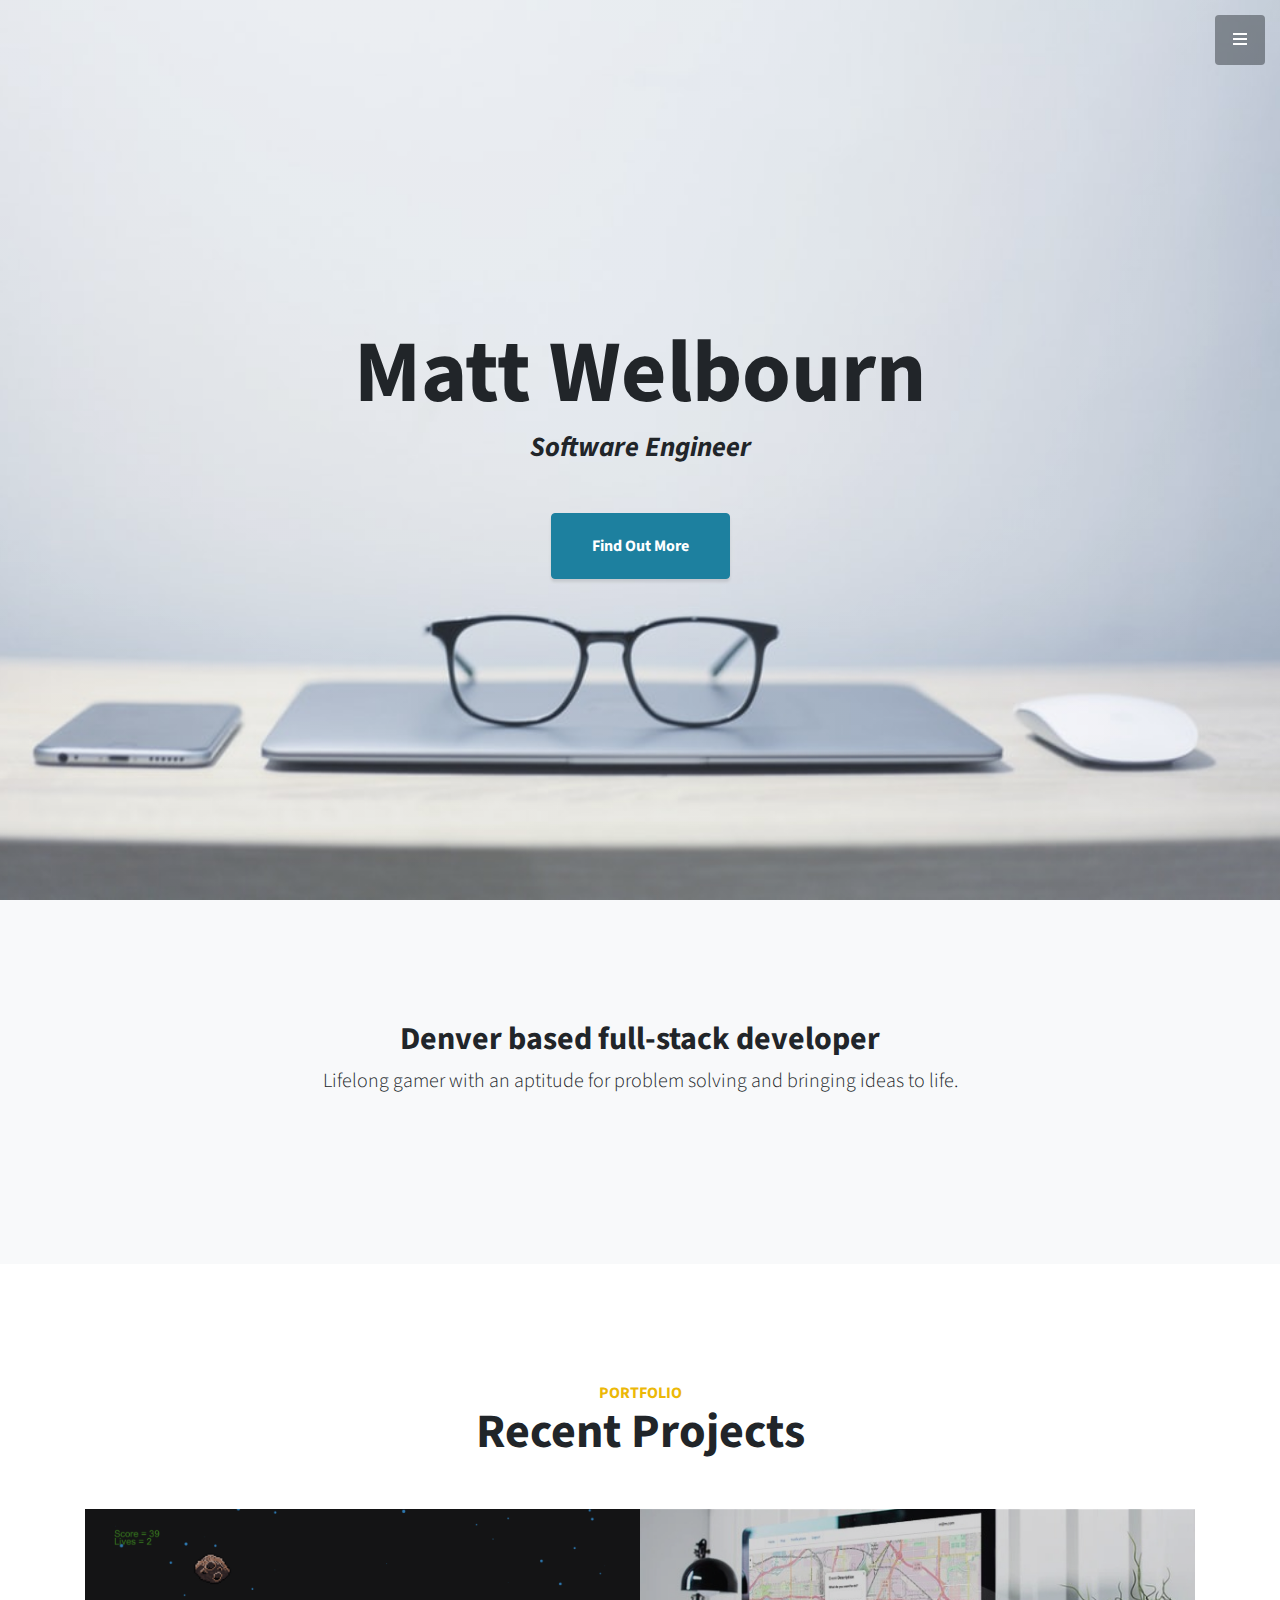
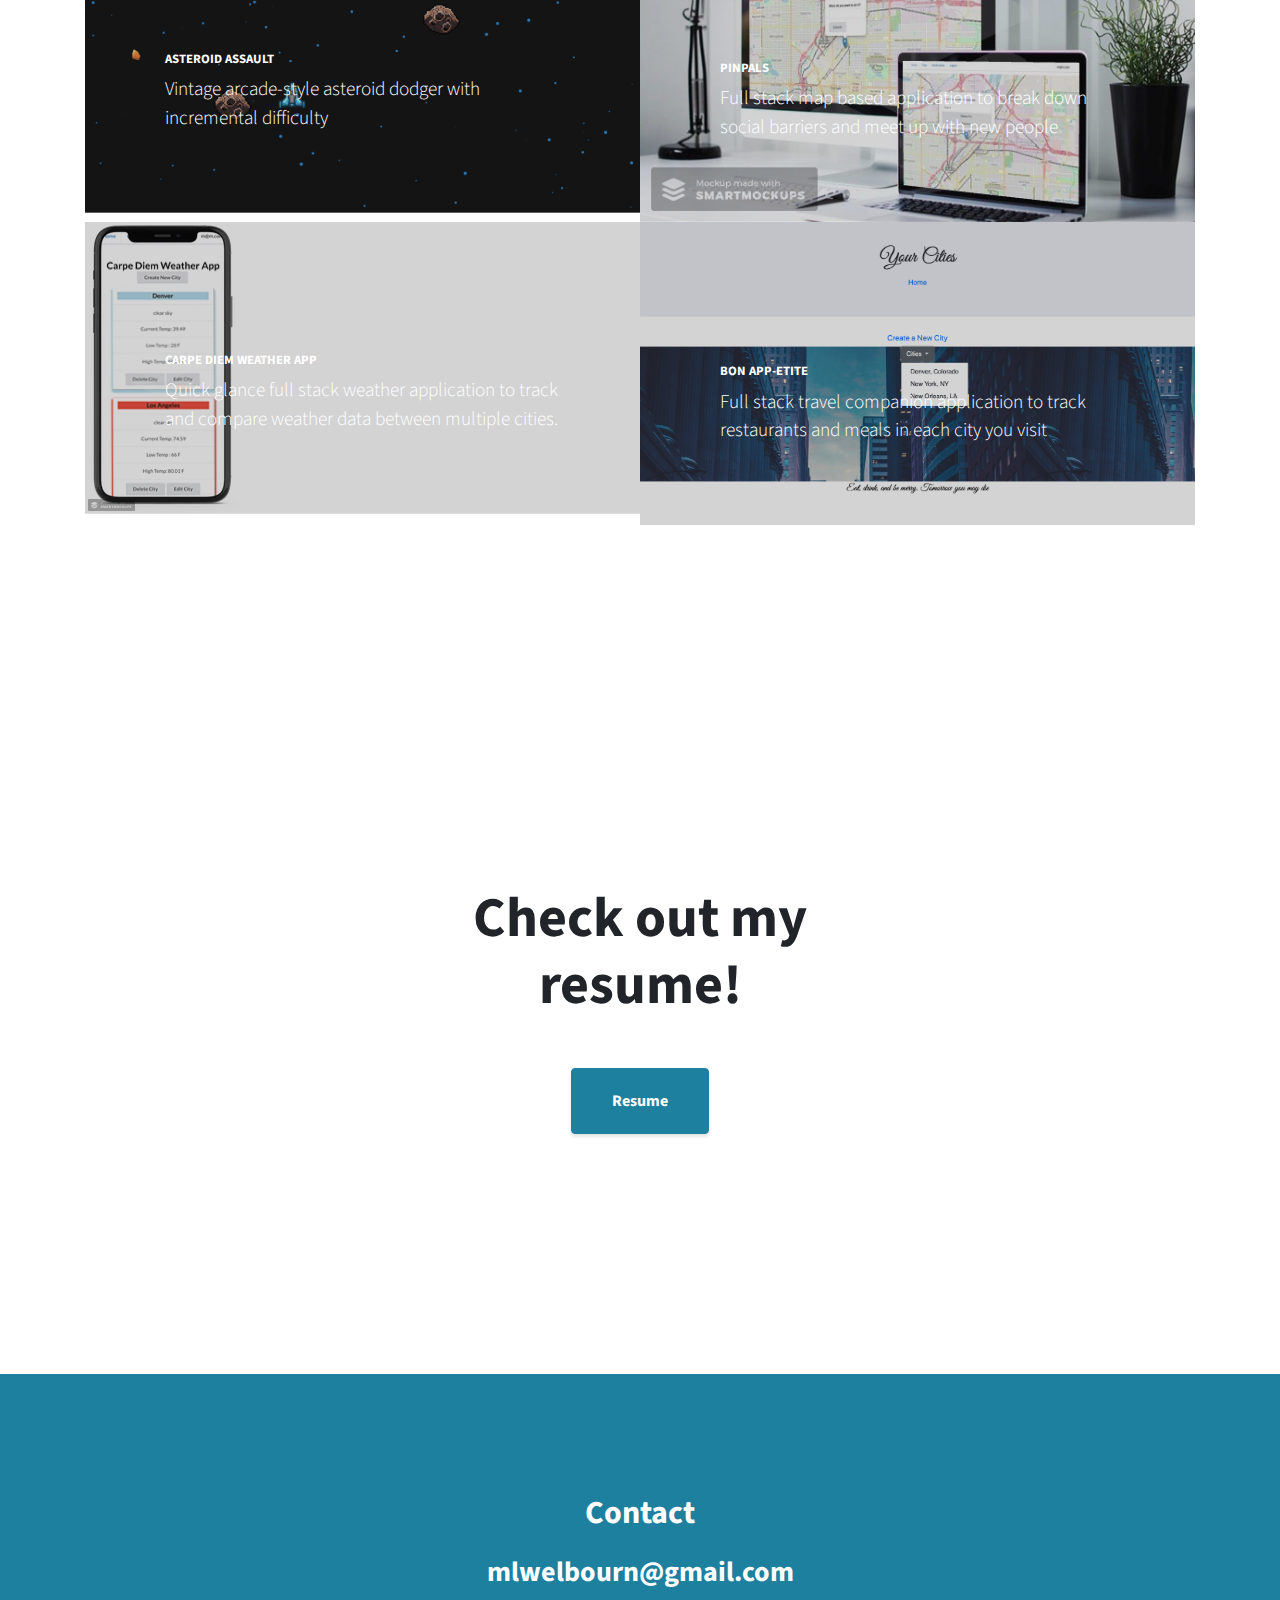
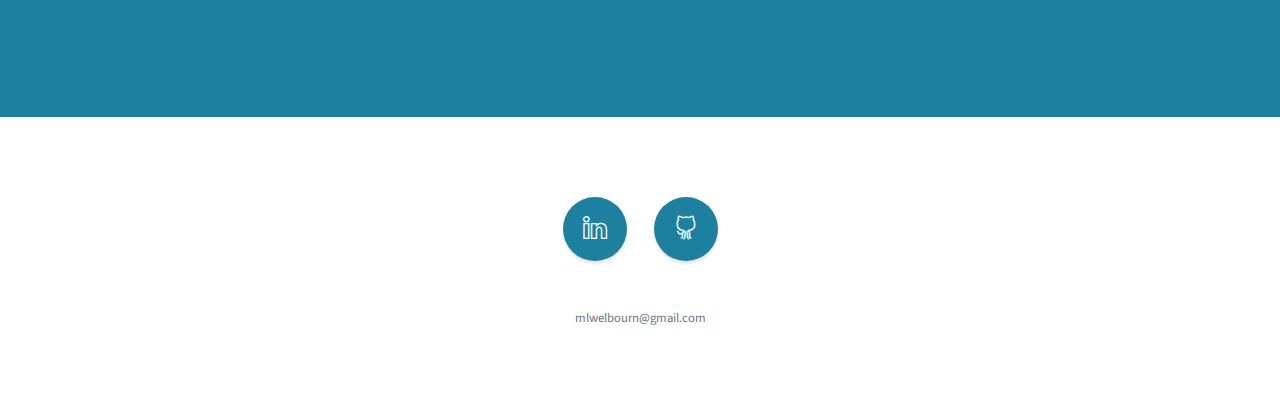
==== commit dfcc8149: "contact" ====
--- a/index.html
+++ b/index.html
@@ -145,11 +145,9 @@
   <!-- Call to Action -->
   <section class="content-section bg-primary text-white">
     <div class="container text-center">
-      <h2 class="mb-4">Case Studies</h2>
-      <a href="#" class="btn btn-xl btn-light mr-4">Asteroid Assault</a>
-      <a href="#" class="btn btn-xl btn-light mr-4">Bon App-etite</a>
-      <a href="#" class="btn btn-xl btn-light mr-4">Carpe Diem Weather</a>
-      <a href="#" class="btn btn-xl btn-light mr-4">PinPals</a>
+      <h2 class="mb-4">Contact</h2>
+      <h3> mlwelbourn@gmail.com</h3>
+      
     </div>
   </section>
 
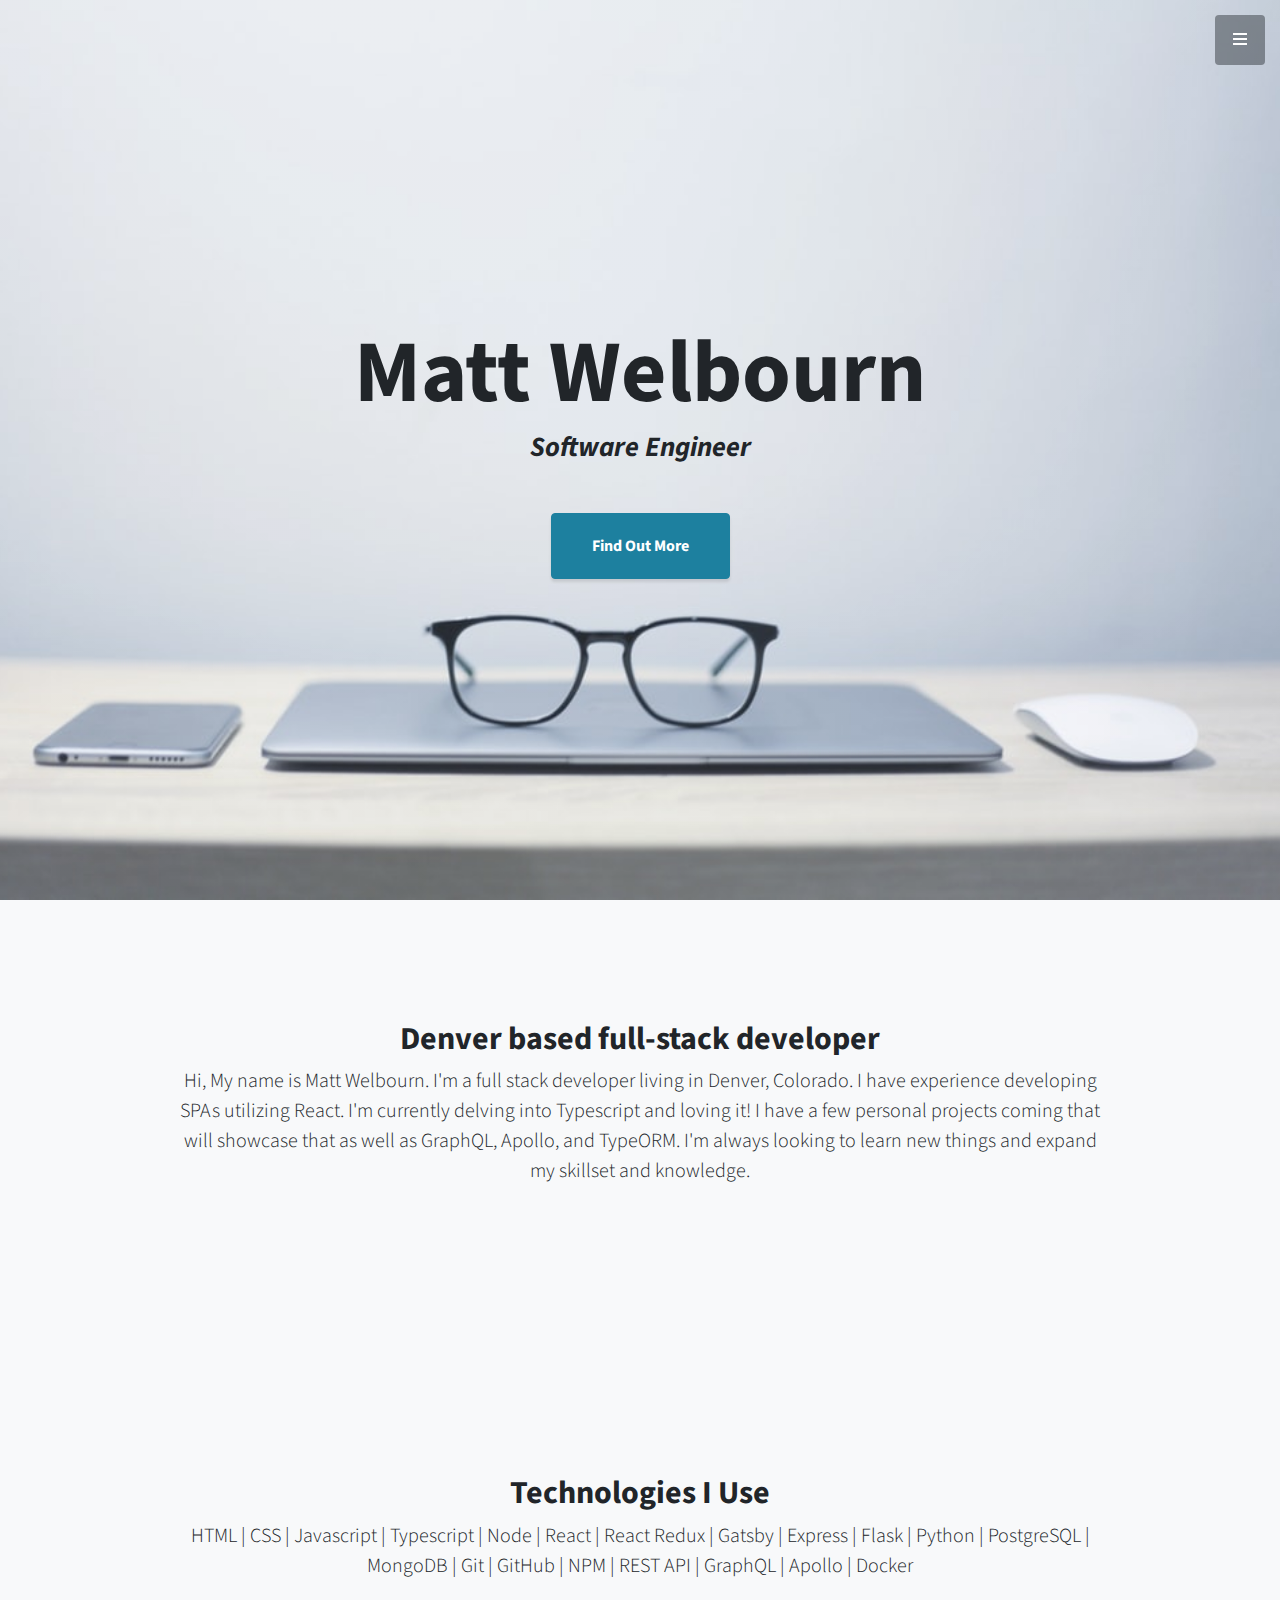
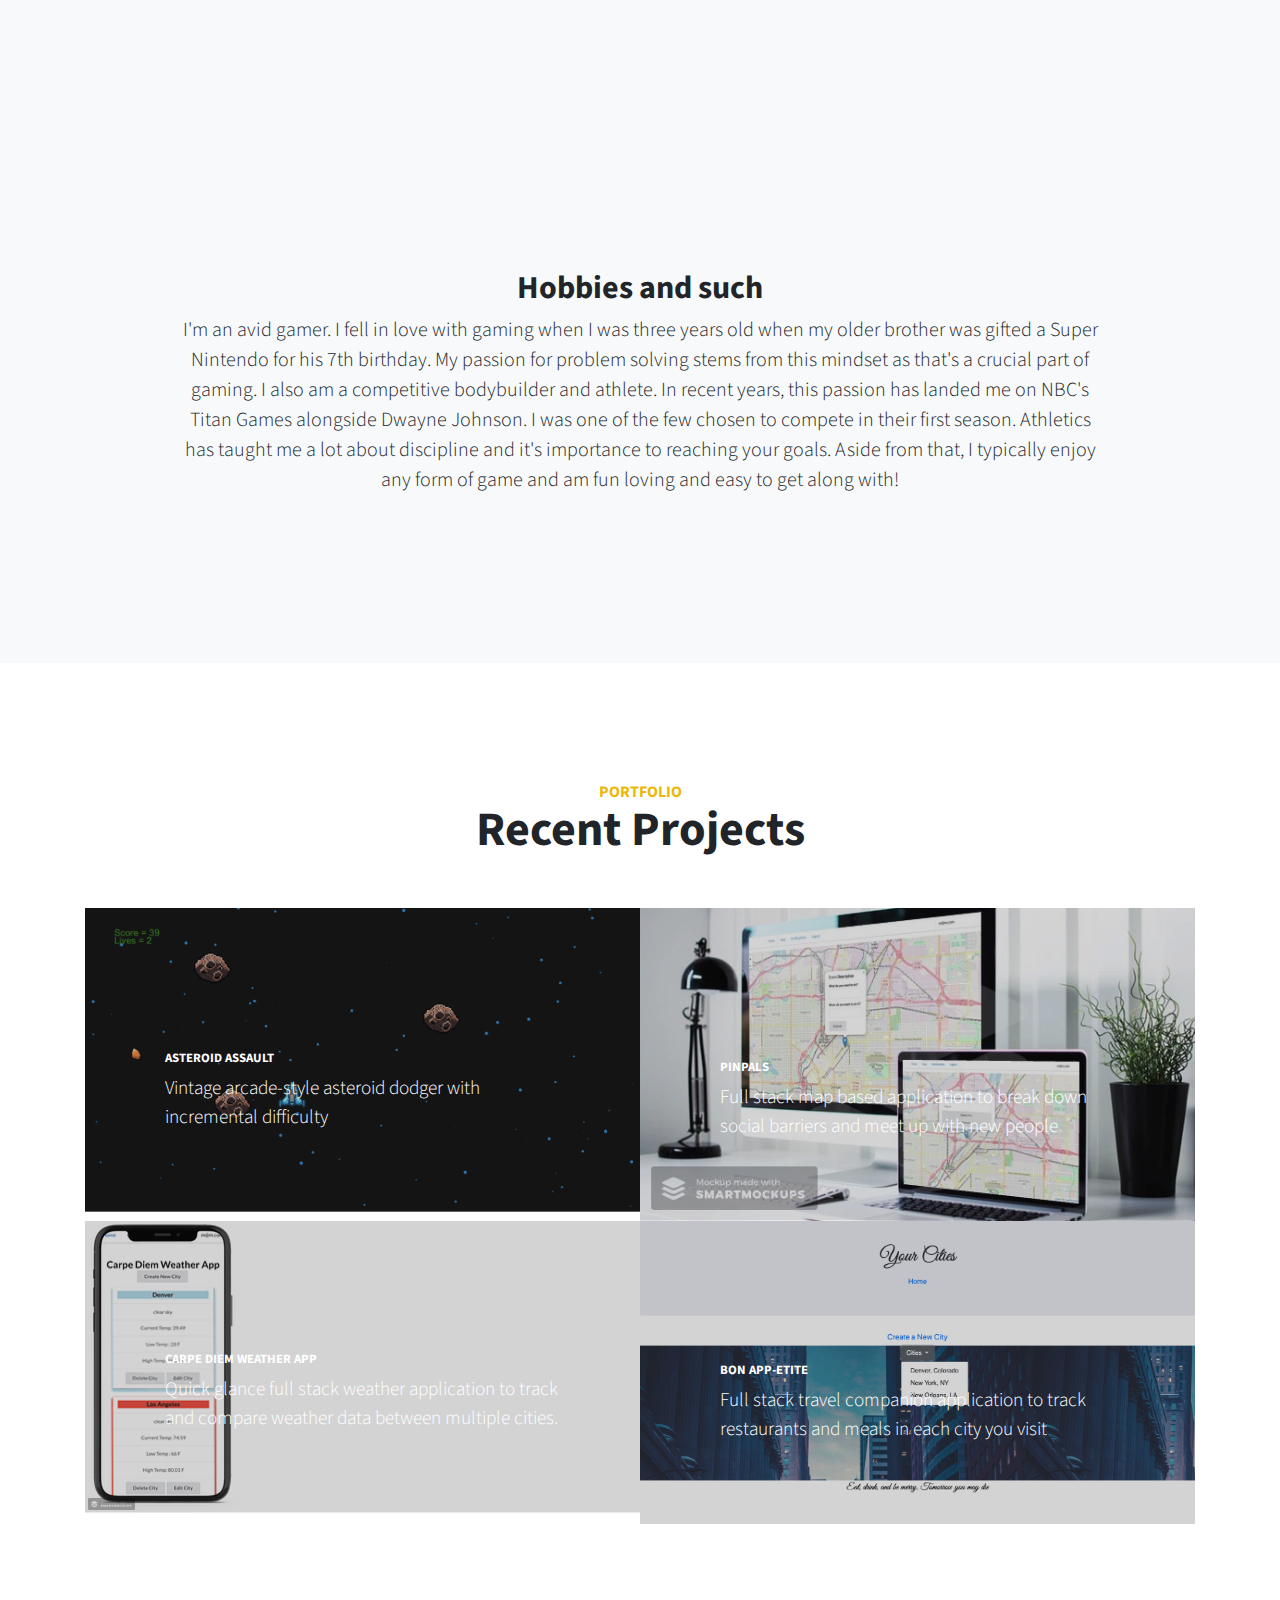
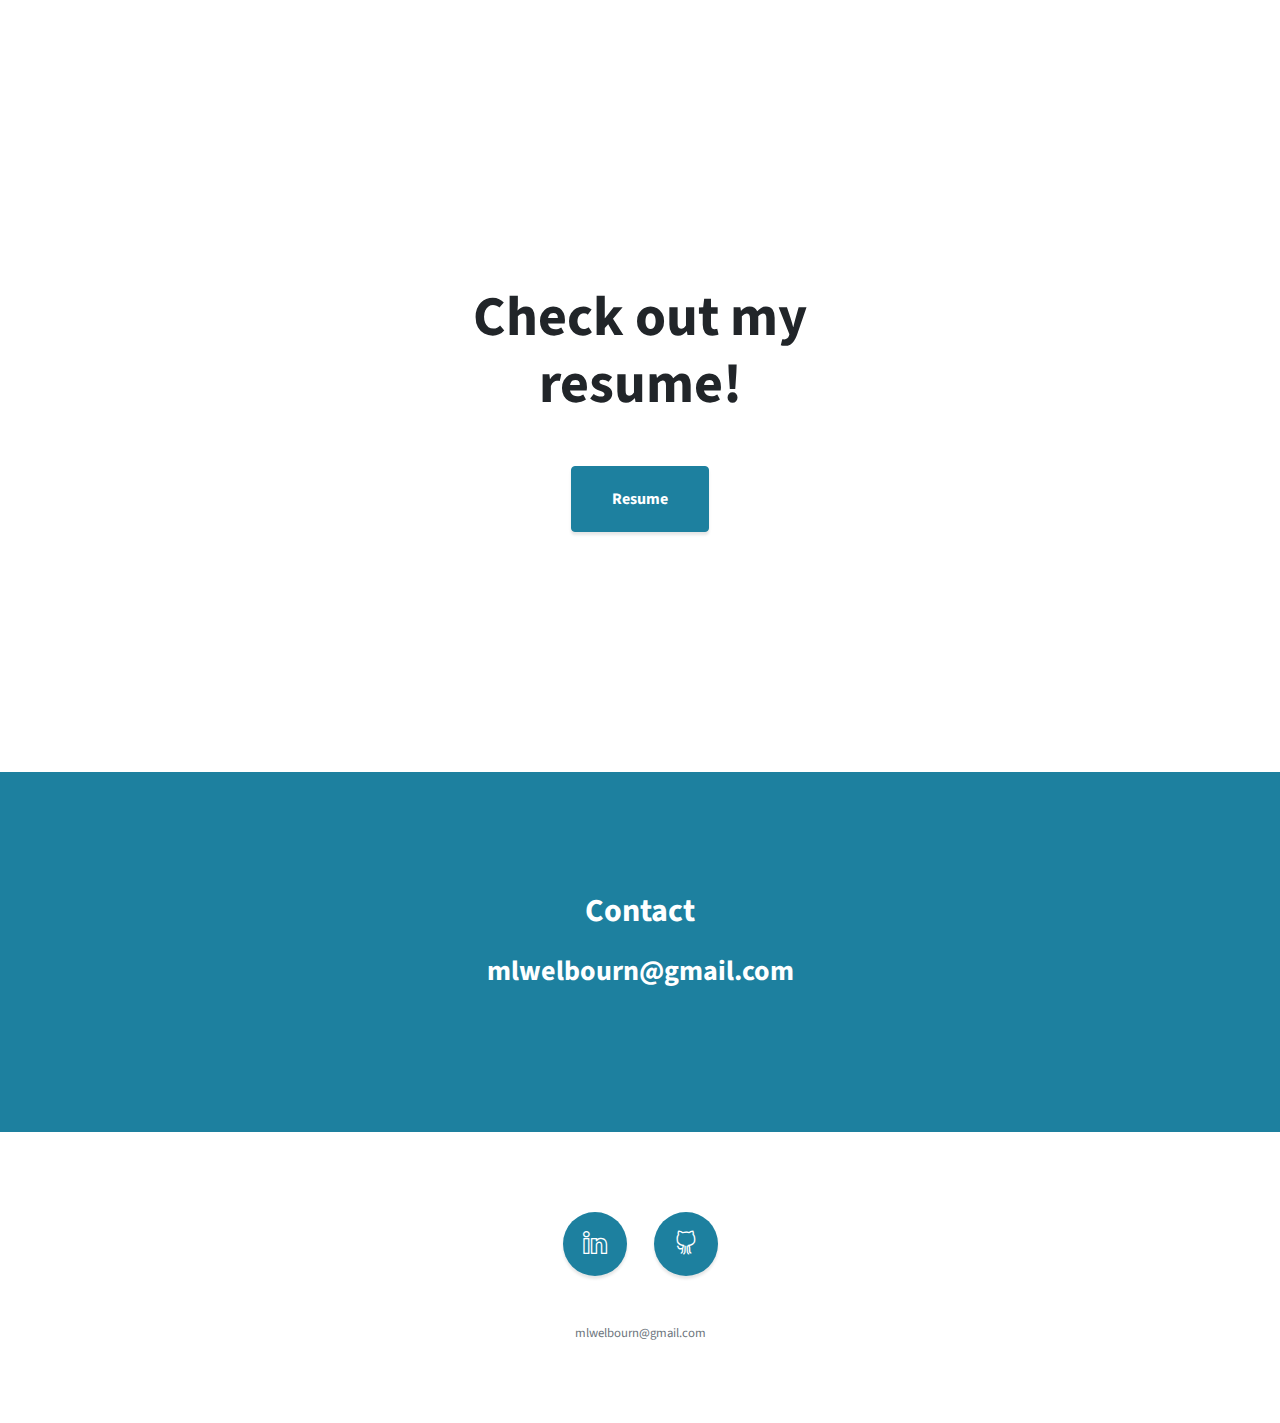
==== commit 8f2245b8: "Updated portfolio" ====
--- a/index.html
+++ b/index.html
@@ -1,78 +1,133 @@
 <!DOCTYPE html>
 <html lang="en">
-
-<head>
-
-  <meta charset="utf-8">
-  <meta name="viewport" content="width=device-width, initial-scale=1, shrink-to-fit=no">
-  <meta name="description" content="">
-  <meta name="author" content="">
-
-  <title>Matt Welbourn's portfolio</title>
-
-  <!-- Bootstrap Core CSS -->
-  <link href="vendor/bootstrap/css/bootstrap.min.css" rel="stylesheet">
-
-  <!-- Custom Fonts -->
-  <link href="vendor/fontawesome-free/css/all.min.css" rel="stylesheet" type="text/css">
-  <link href="https://fonts.googleapis.com/css?family=Source+Sans+Pro:300,400,700,300italic,400italic,700italic" rel="stylesheet" type="text/css">
-  <link href="vendor/simple-line-icons/css/simple-line-icons.css" rel="stylesheet">
-
-  <!-- Custom CSS -->
-  <link href="css/stylish-portfolio.min.css" rel="stylesheet">
-
-</head>
-
-<body id="page-top">
-
-  <!-- Navigation -->
-  <a class="menu-toggle rounded" href="#">
-    <i class="fas fa-bars"></i>
-  </a>
-  <nav id="sidebar-wrapper">
-    <ul class="sidebar-nav">
-      <li class="sidebar-brand">
-        <a class="js-scroll-trigger" href="#page-top">Start Bootstrap</a>
-      </li>
-      <li class="sidebar-nav-item">
-        <a class="js-scroll-trigger" href="#page-top">Home</a>
-      </li>
-      <li class="sidebar-nav-item">
-        <a class="js-scroll-trigger" href="#about">About</a>
-      </li>
-      <li class="sidebar-nav-item">
-        <a class="js-scroll-trigger" href="#portfolio">Portfolio</a>
-      </li>
-      <li class="sidebar-nav-item">
-        <a class="js-scroll-trigger" href="#footer">Contact</a>
-      </li>
-    </ul>
-  </nav>
-
-  <!-- Header -->
-  <header class="masthead d-flex">
-    <div class="container text-center my-auto">
-      <h1 class="mb-1">Matt Welbourn</h1>
-      <h3 class="mb-5">
-        <em>Software Engineer</em>
-      </h3>
-      <a class="btn btn-primary btn-xl js-scroll-trigger" href="#about">Find Out More</a>
-    </div>
-    <div class="overlay"></div>
-  </header>
-
-  <!-- About -->
-  <section class="content-section bg-light" id="about">
-    <div class="container text-center">
-      <div class="row">
-        <div class="col-lg-10 mx-auto">
-          <h2>Denver based full-stack developer</h2>
-          <p class="lead mb-5">Lifelong gamer with an aptitude for problem solving and bringing ideas to life. </p>
- 
-        </div>
-      </div>
-    </div>
-  </section>
+  <head>
+    <meta charset="utf-8" />
+    <meta
+      name="viewport"
+      content="width=device-width, initial-scale=1, shrink-to-fit=no"
+    />
+    <meta name="description" content="" />
+    <meta name="author" content="" />
+
+    <title>Matt Welbourn's portfolio</title>
+
+    <!-- Bootstrap Core CSS -->
+    <link href="vendor/bootstrap/css/bootstrap.min.css" rel="stylesheet" />
+
+    <!-- Custom Fonts -->
+    <link
+      href="vendor/fontawesome-free/css/all.min.css"
+      rel="stylesheet"
+      type="text/css"
+    />
+    <link
+      href="https://fonts.googleapis.com/css?family=Source+Sans+Pro:300,400,700,300italic,400italic,700italic"
+      rel="stylesheet"
+      type="text/css"
+    />
+    <link
+      href="vendor/simple-line-icons/css/simple-line-icons.css"
+      rel="stylesheet"
+    />
+
+    <!-- Custom CSS -->
+    <link href="css/stylish-portfolio.min.css" rel="stylesheet" />
+  </head>
+
+  <body id="page-top">
+    <!-- Navigation -->
+    <a class="menu-toggle rounded" href="#">
+      <i class="fas fa-bars"></i>
+    </a>
+    <nav id="sidebar-wrapper">
+      <ul class="sidebar-nav">
+        <li class="sidebar-brand">
+          <a class="js-scroll-trigger" href="#page-top">Start Bootstrap</a>
+        </li>
+        <li class="sidebar-nav-item">
+          <a class="js-scroll-trigger" href="#page-top">Home</a>
+        </li>
+        <li class="sidebar-nav-item">
+          <a class="js-scroll-trigger" href="#about">About</a>
+        </li>
+        <li class="sidebar-nav-item">
+          <a class="js-scroll-trigger" href="#portfolio">Portfolio</a>
+        </li>
+        <li class="sidebar-nav-item">
+          <a class="js-scroll-trigger" href="#footer">Contact</a>
+        </li>
+      </ul>
+    </nav>
+
+    <!-- Header -->
+    <header class="masthead d-flex">
+      <div class="container text-center my-auto">
+        <h1 class="mb-1">Matt Welbourn</h1>
+        <h3 class="mb-5">
+          <em>Software Engineer</em>
+        </h3>
+        <a class="btn btn-primary btn-xl js-scroll-trigger" href="#about"
+          >Find Out More</a
+        >
+      </div>
+      <div class="overlay"></div>
+    </header>
+
+    <!-- About -->
+    <section class="content-section bg-light" id="about">
+      <div class="container text-center">
+        <div class="row">
+          <div class="col-lg-10 mx-auto">
+            <h2>Denver based full-stack developer</h2>
+            <p class="lead mb-5">
+              Hi, My name is Matt Welbourn. I'm a full stack developer living in
+              Denver, Colorado. I have experience developing SPAs utilizing
+              React. I'm currently delving into Typescript and loving it! I have
+              a few personal projects coming that will showcase that as well as
+              GraphQL, Apollo, and TypeORM. I'm always looking to learn new
+              things and expand my skillset and knowledge.
+            </p>
+          </div>
+        </div>
+      </div>
+    </section>
+
+    <section class="content-section bg-light" id="about">
+      <div class="container text-center">
+        <div class="row">
+          <div class="col-lg-10 mx-auto">
+            <h2>Technologies I Use</h2>
+            <p class="lead mb-5">
+              HTML | CSS | Javascript | Typescript | Node | React | React Redux
+              | Gatsby | Express | Flask | Python | PostgreSQL | MongoDB | Git |
+              GitHub | NPM | REST API | GraphQL | Apollo | Docker
+            </p>
+          </div>
+        </div>
+      </div>
+    </section>
+
+    <section class="content-section bg-light" id="about">
+      <div class="container text-center">
+        <div class="row">
+          <div class="col-lg-10 mx-auto">
+            <h2>Hobbies and such</h2>
+            <p class="lead mb-5">
+              I'm an avid gamer. I fell in love with gaming when I was three
+              years old when my older brother was gifted a Super Nintendo for
+              his 7th birthday. My passion for problem solving stems from this
+              mindset as that's a crucial part of gaming. I also am a
+              competitive bodybuilder and athlete. In recent years, this passion
+              has landed me on NBC's Titan Games alongside Dwayne Johnson. I was
+              one of the few chosen to compete in their first season. Athletics
+              has taught me a lot about discipline and it's importance to
+              reaching your goals. Aside from that, I typically enjoy any form
+              of game and am fun loving and easy to get along with!
+            </p>
+          </div>
+        </div>
+      </div>
+    </section>
 
     <!-- Portfolio -->
     <section class="content-section" id="portfolio">
@@ -83,14 +138,20 @@
         </div>
         <div class="row no-gutters">
           <div class="col-lg-6">
-            <a class="portfolio-item" href="https://pages.git.generalassemb.ly/mlwelbourn/Asteroid-Assault/">
+            <a
+              class="portfolio-item"
+              href="https://pages.git.generalassemb.ly/mlwelbourn/Asteroid-Assault/"
+            >
               <span class="caption">
                 <span class="caption-content">
                   <h2>Asteroid Assault</h2>
-                  <p class="mb-0">Vintage arcade-style asteroid dodger with incremental difficulty</p>
-                </span>
-              </span>
-              <img class="img-fluid" src="img/AsteroidAssault.png" alt="">
+                  <p class="mb-0">
+                    Vintage arcade-style asteroid dodger with incremental
+                    difficulty
+                  </p>
+                </span>
+              </span>
+              <img class="img-fluid" src="img/AsteroidAssault.png" alt="" />
             </a>
           </div>
           <div class="col-lg-6">
@@ -98,96 +159,107 @@
               <span class="caption">
                 <span class="caption-content">
                   <h2>PinPals</h2>
-                  <p class="mb-0">Full stack map based application to break down social barriers and meet up with new people</p>
-                </span>
-              </span>
-              <img class="img-fluid" src="img/Gotit.jpg" alt="">
-            </a>
-          </div>
-          <div class="col-lg-6">
-            <a class="portfolio-item" href="https://carpe-diem-weather-react.herokuapp.com/">
+                  <p class="mb-0">
+                    Full stack map based application to break down social
+                    barriers and meet up with new people
+                  </p>
+                </span>
+              </span>
+              <img class="img-fluid" src="img/Gotit.jpg" alt="" />
+            </a>
+          </div>
+          <div class="col-lg-6">
+            <a
+              class="portfolio-item"
+              href="https://carpe-diem-weather-react.herokuapp.com/"
+            >
               <span class="caption">
                 <span class="caption-content">
                   <h2>Carpe Diem Weather App</h2>
-                  <p class="mb-0">Quick glance full stack weather application to track and compare weather data between multiple cities.</p>
-                </span>
-              </span>
-              <img class="img-fluid" src="img/Smallcarpediem.png" alt="">
-            </a>
-          </div>
-          <div class="col-lg-6">
-            <a class="portfolio-item" href="https://bon-app-etite.herokuapp.com/">
+                  <p class="mb-0">
+                    Quick glance full stack weather application to track and
+                    compare weather data between multiple cities.
+                  </p>
+                </span>
+              </span>
+              <img class="img-fluid" src="img/Smallcarpediem.png" alt="" />
+            </a>
+          </div>
+          <div class="col-lg-6">
+            <a
+              class="portfolio-item"
+              href="https://bon-app-etite.herokuapp.com/"
+            >
               <span class="caption">
                 <span class="caption-content">
                   <h2>Bon App-etite</h2>
-                  <p class="mb-0">Full stack travel companion application to track restaurants and meals in each city you visit</p>
-                </span>
-              </span>
-              <img class="img-fluid" src="img/BetterBonApp.png" alt="">
-            </a>
-          </div>
-        </div>
-      </div>
-    </section>
-
-
-
-  <!-- Callout -->
-  <section class="callout">
-    <div class="container text-center">
-      <h2 class="mx-auto mb-5">Check out my resume!</h2>
-      <a class="btn btn-primary btn-xl" href="NEW SE Resume.pdf">Resume</a>
-    </div>
-  </section>
-
-
-
-  <!-- Call to Action -->
-  <section class="content-section bg-primary text-white">
-    <div class="container text-center">
-      <h2 class="mb-4">Contact</h2>
-      <h3> mlwelbourn@gmail.com</h3>
-      
-    </div>
-  </section>
-
-
-
-  <!-- Footer -->
-  <footer class="footer text-center" id="footer">
-    <div class="container">
-      <ul class="list-inline mb-5">
-
-        <li class="list-inline-item">
-          <a class="social-link rounded-circle text-white mr-3" href="https://www.linkedin.com/in/matt-welbourn-58ba6457/">
-            <i class="icon-social-linkedin"></i>
-          </a>
-        </li>
-        <li class="list-inline-item">
-          <a class="social-link rounded-circle text-white" href="https://github.com/mlwelbourn">
-            <i class="icon-social-github"></i>
-          </a>
-        </li>
-      </ul>
-      <p class="text-muted small mb-0">mlwelbourn@gmail.com</p>
-    </div>
-  </footer>
-
-  <!-- Scroll to Top Button-->
-  <a class="scroll-to-top rounded js-scroll-trigger" href="#page-top">
-    <i class="fas fa-angle-up"></i>
-  </a>
-
-  <!-- Bootstrap core JavaScript -->
-  <script src="vendor/jquery/jquery.min.js"></script>
-  <script src="vendor/bootstrap/js/bootstrap.bundle.min.js"></script>
-
-  <!-- Plugin JavaScript -->
-  <script src="vendor/jquery-easing/jquery.easing.min.js"></script>
-
-  <!-- Custom scripts for this template -->
-  <script src="js/stylish-portfolio.min.js"></script>
-
-</body>
-
+                  <p class="mb-0">
+                    Full stack travel companion application to track restaurants
+                    and meals in each city you visit
+                  </p>
+                </span>
+              </span>
+              <img class="img-fluid" src="img/BetterBonApp.png" alt="" />
+            </a>
+          </div>
+        </div>
+      </div>
+    </section>
+
+    <!-- Callout -->
+    <section class="callout">
+      <div class="container text-center">
+        <h2 class="mx-auto mb-5">Check out my resume!</h2>
+        <a class="btn btn-primary btn-xl" href="NEW SE Resume.pdf">Resume</a>
+      </div>
+    </section>
+
+    <!-- Call to Action -->
+    <section class="content-section bg-primary text-white">
+      <div class="container text-center">
+        <h2 class="mb-4">Contact</h2>
+        <h3 class="mb-4">mlwelbourn@gmail.com</h3>
+      </div>
+    </section>
+
+    <!-- Footer -->
+    <footer class="footer text-center" id="footer">
+      <div class="container">
+        <ul class="list-inline mb-5">
+          <li class="list-inline-item">
+            <a
+              class="social-link rounded-circle text-white mr-3"
+              href="https://www.linkedin.com/in/matt-welbourn-58ba6457/"
+            >
+              <i class="icon-social-linkedin"></i>
+            </a>
+          </li>
+          <li class="list-inline-item">
+            <a
+              class="social-link rounded-circle text-white"
+              href="https://github.com/mlwelbourn"
+            >
+              <i class="icon-social-github"></i>
+            </a>
+          </li>
+        </ul>
+        <p class="text-muted small mb-0">mlwelbourn@gmail.com</p>
+      </div>
+    </footer>
+
+    <!-- Scroll to Top Button-->
+    <a class="scroll-to-top rounded js-scroll-trigger" href="#page-top">
+      <i class="fas fa-angle-up"></i>
+    </a>
+
+    <!-- Bootstrap core JavaScript -->
+    <script src="vendor/jquery/jquery.min.js"></script>
+    <script src="vendor/bootstrap/js/bootstrap.bundle.min.js"></script>
+
+    <!-- Plugin JavaScript -->
+    <script src="vendor/jquery-easing/jquery.easing.min.js"></script>
+
+    <!-- Custom scripts for this template -->
+    <script src="js/stylish-portfolio.min.js"></script>
+  </body>
 </html>
